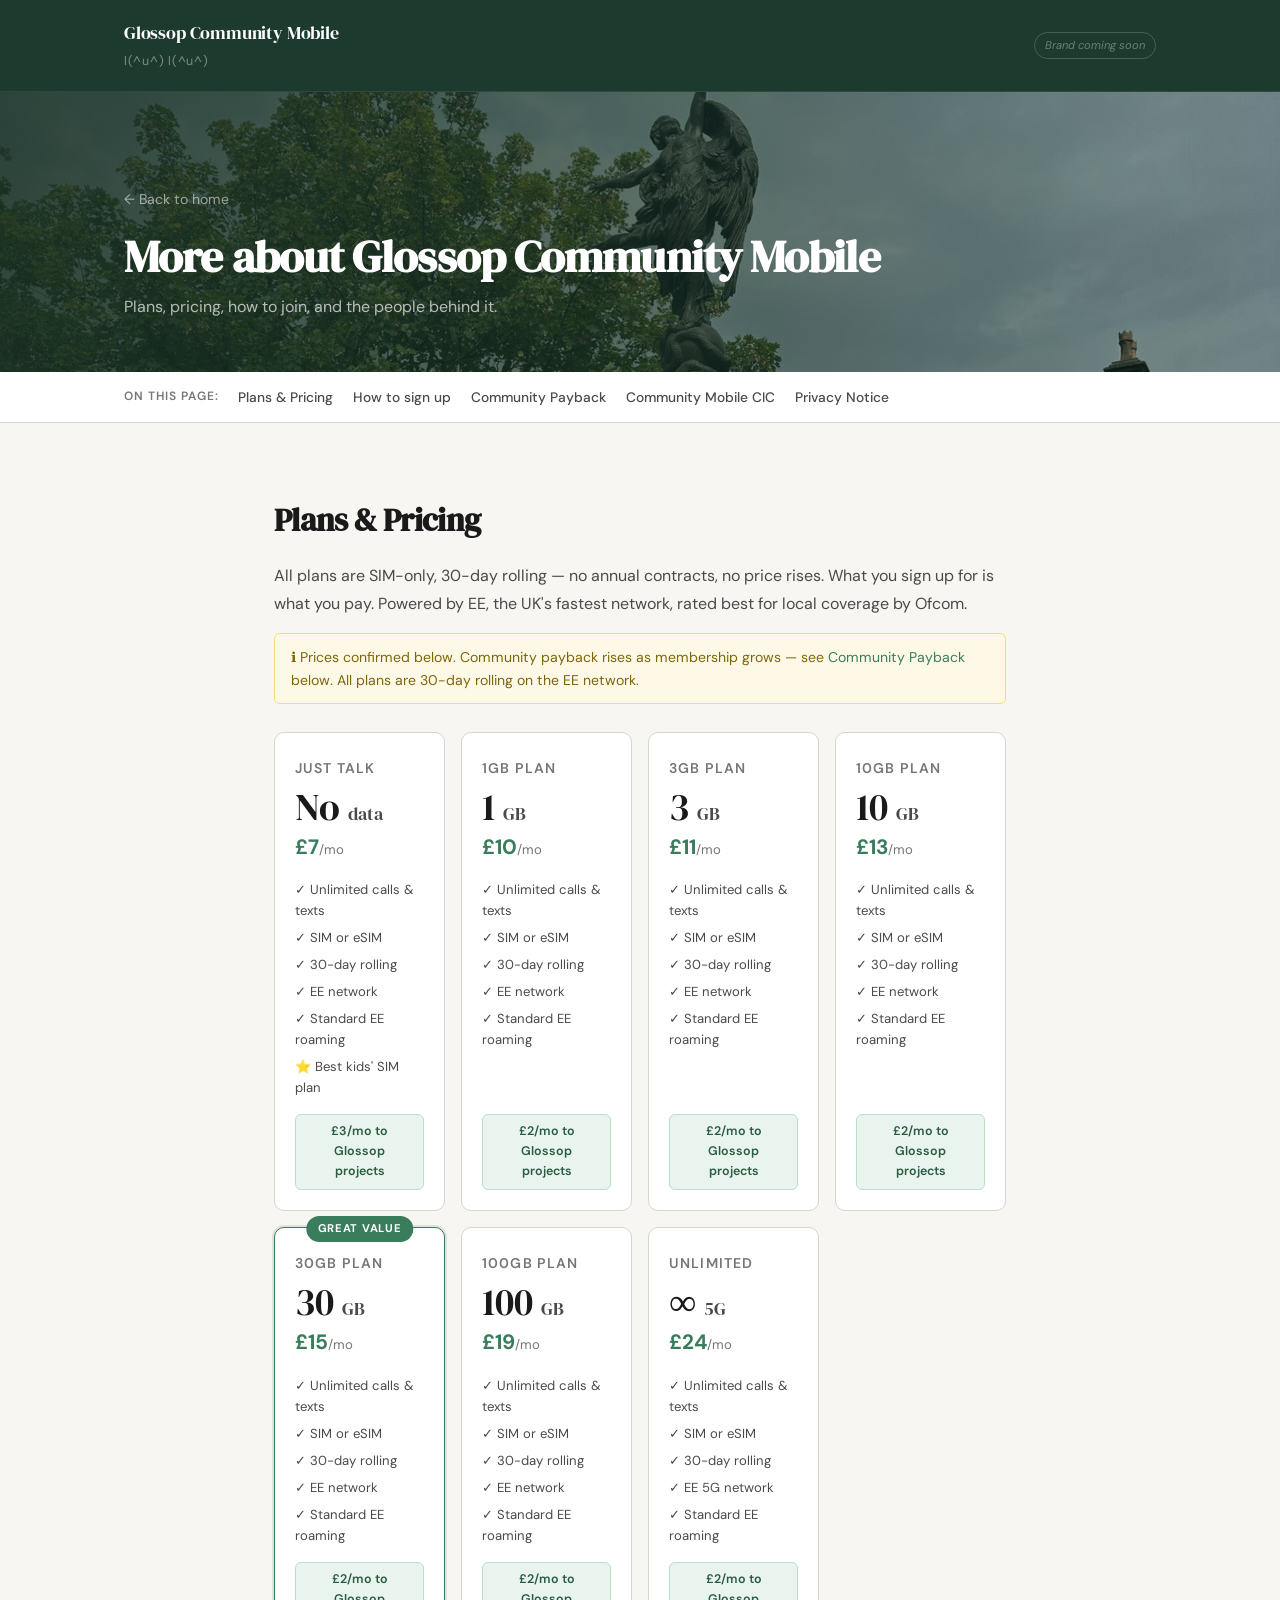
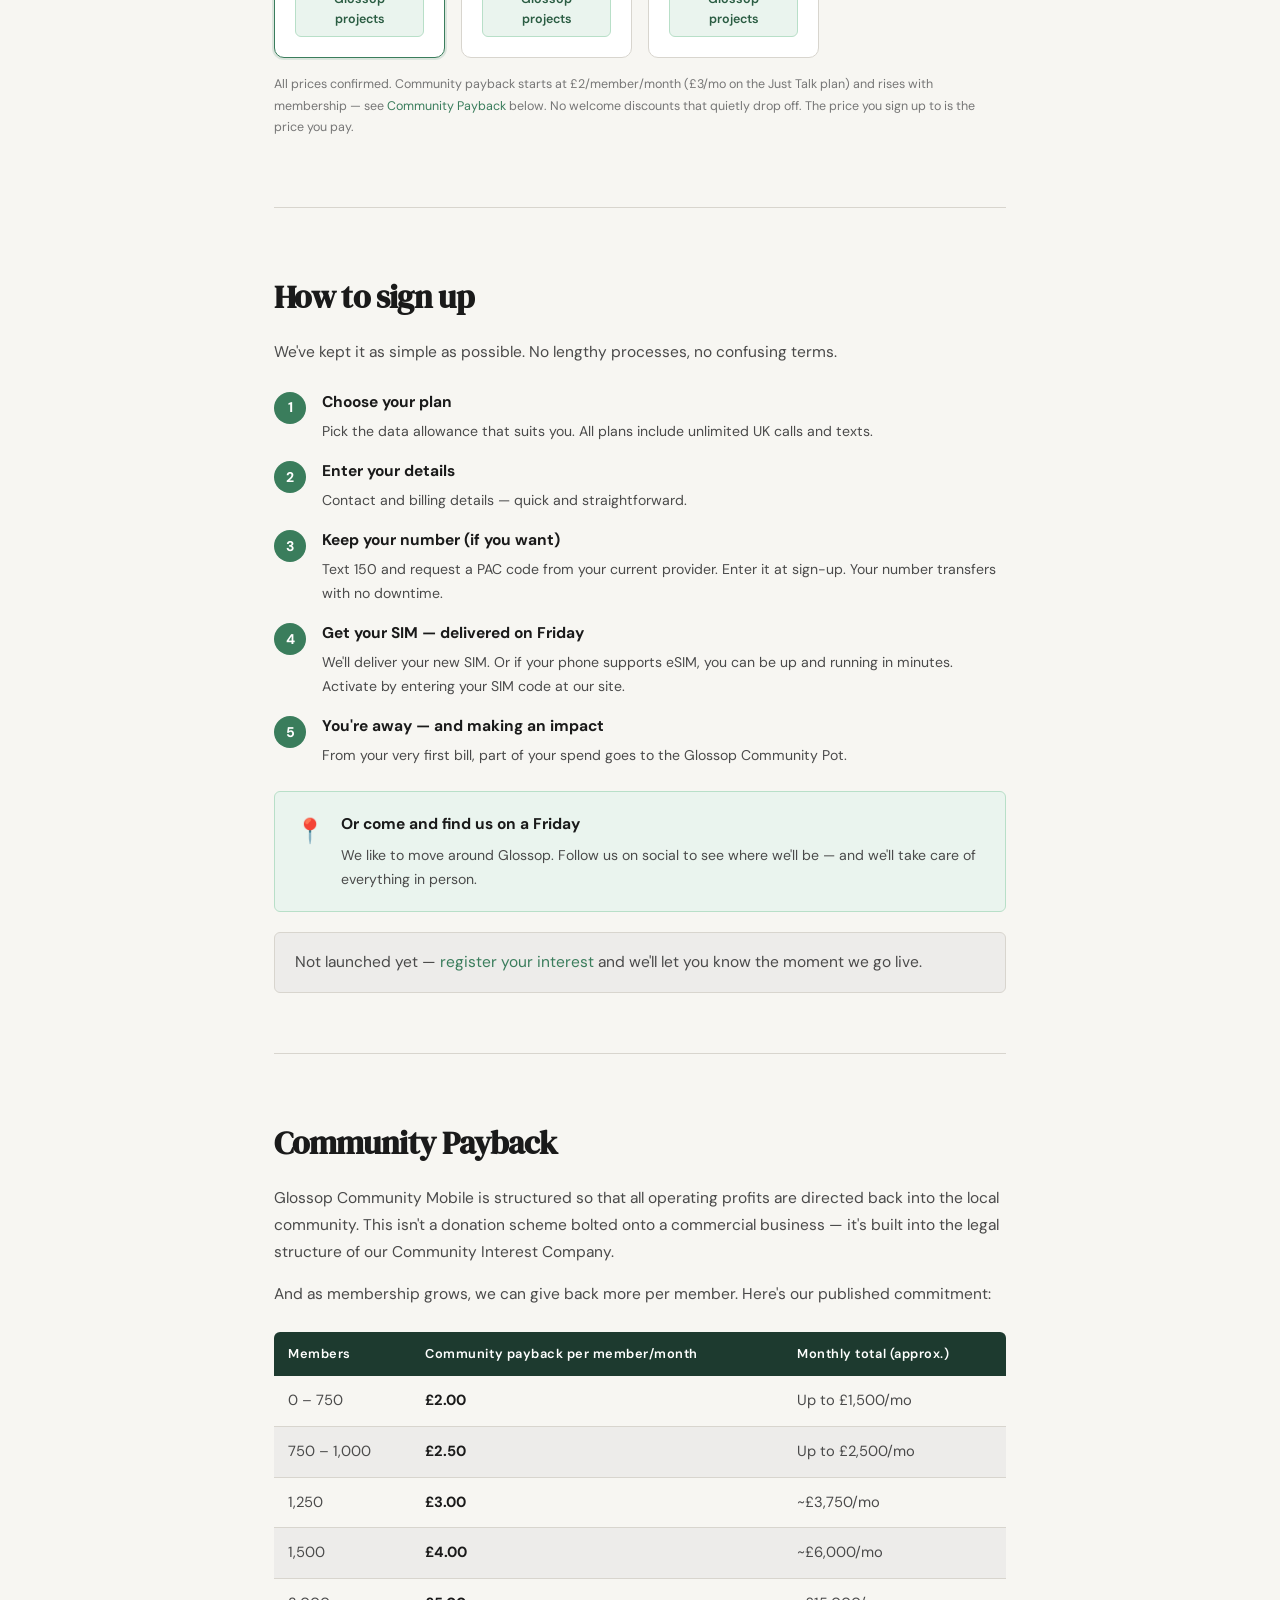
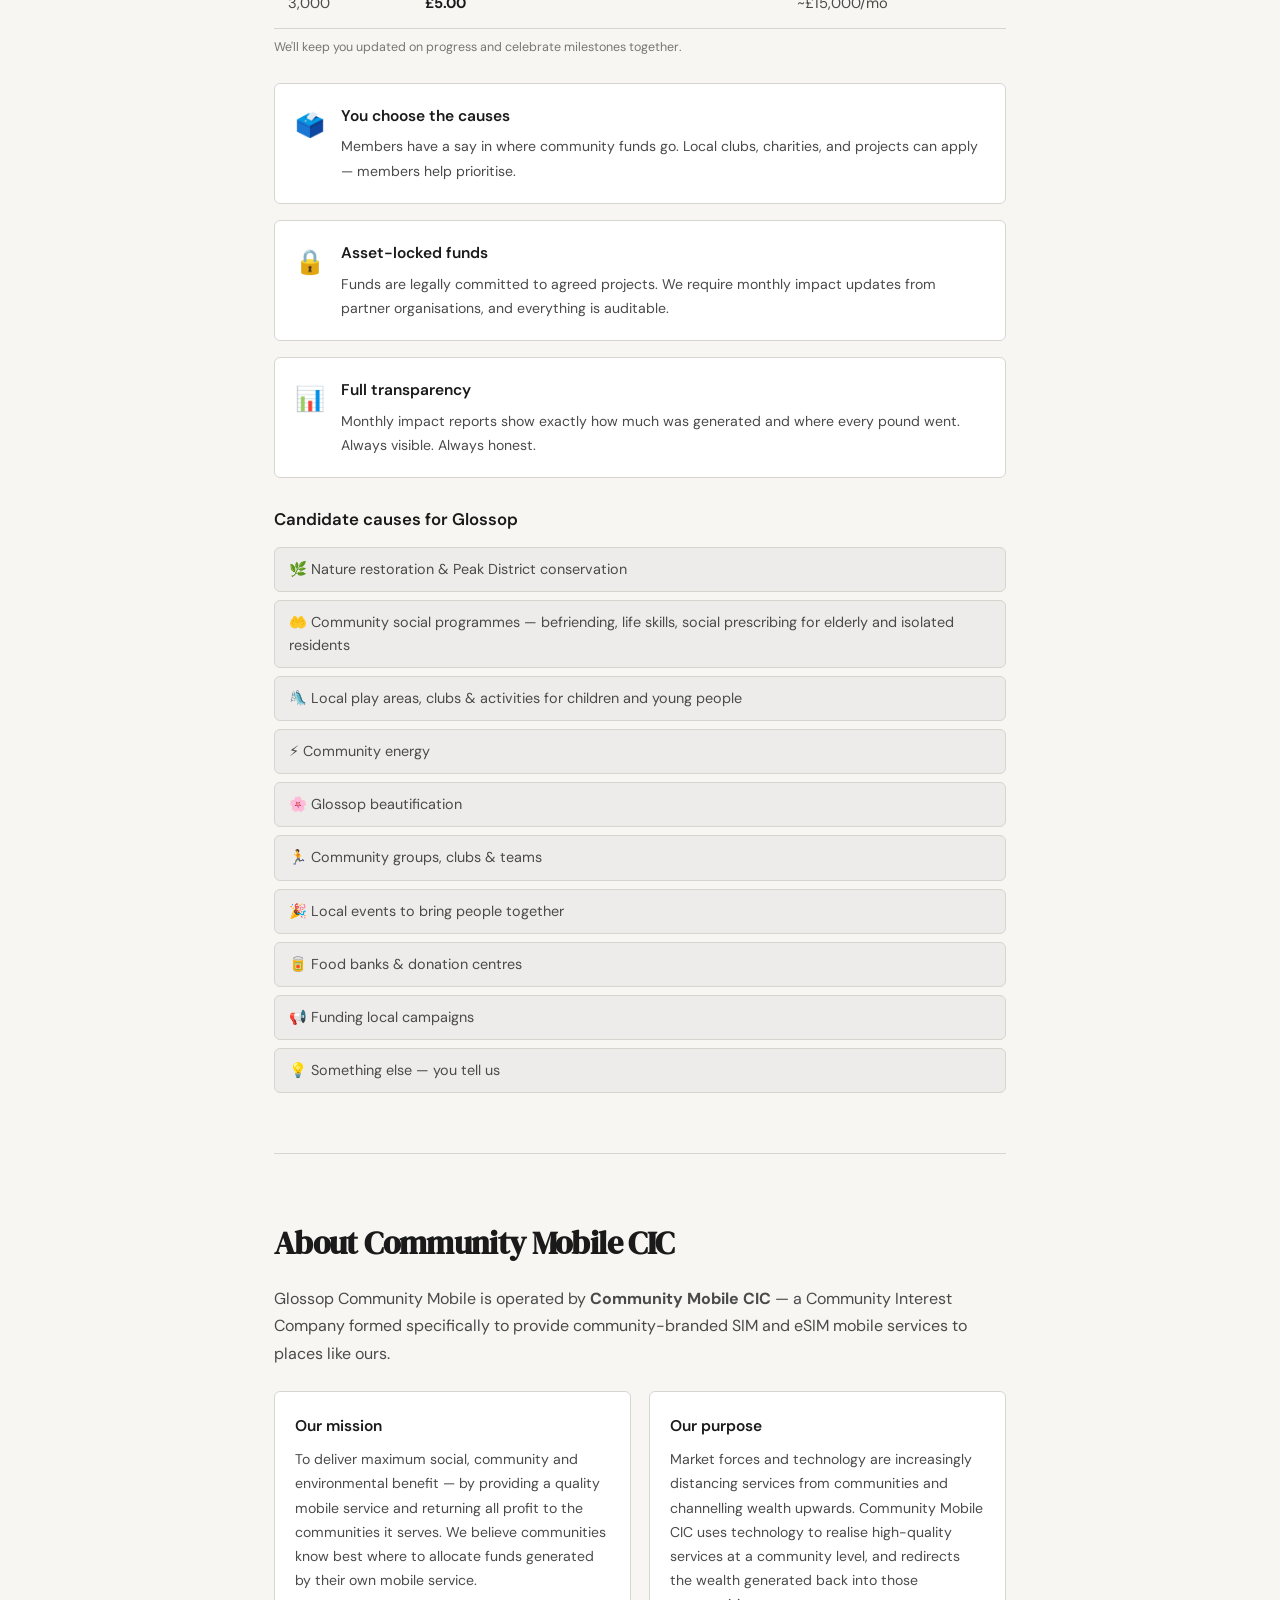
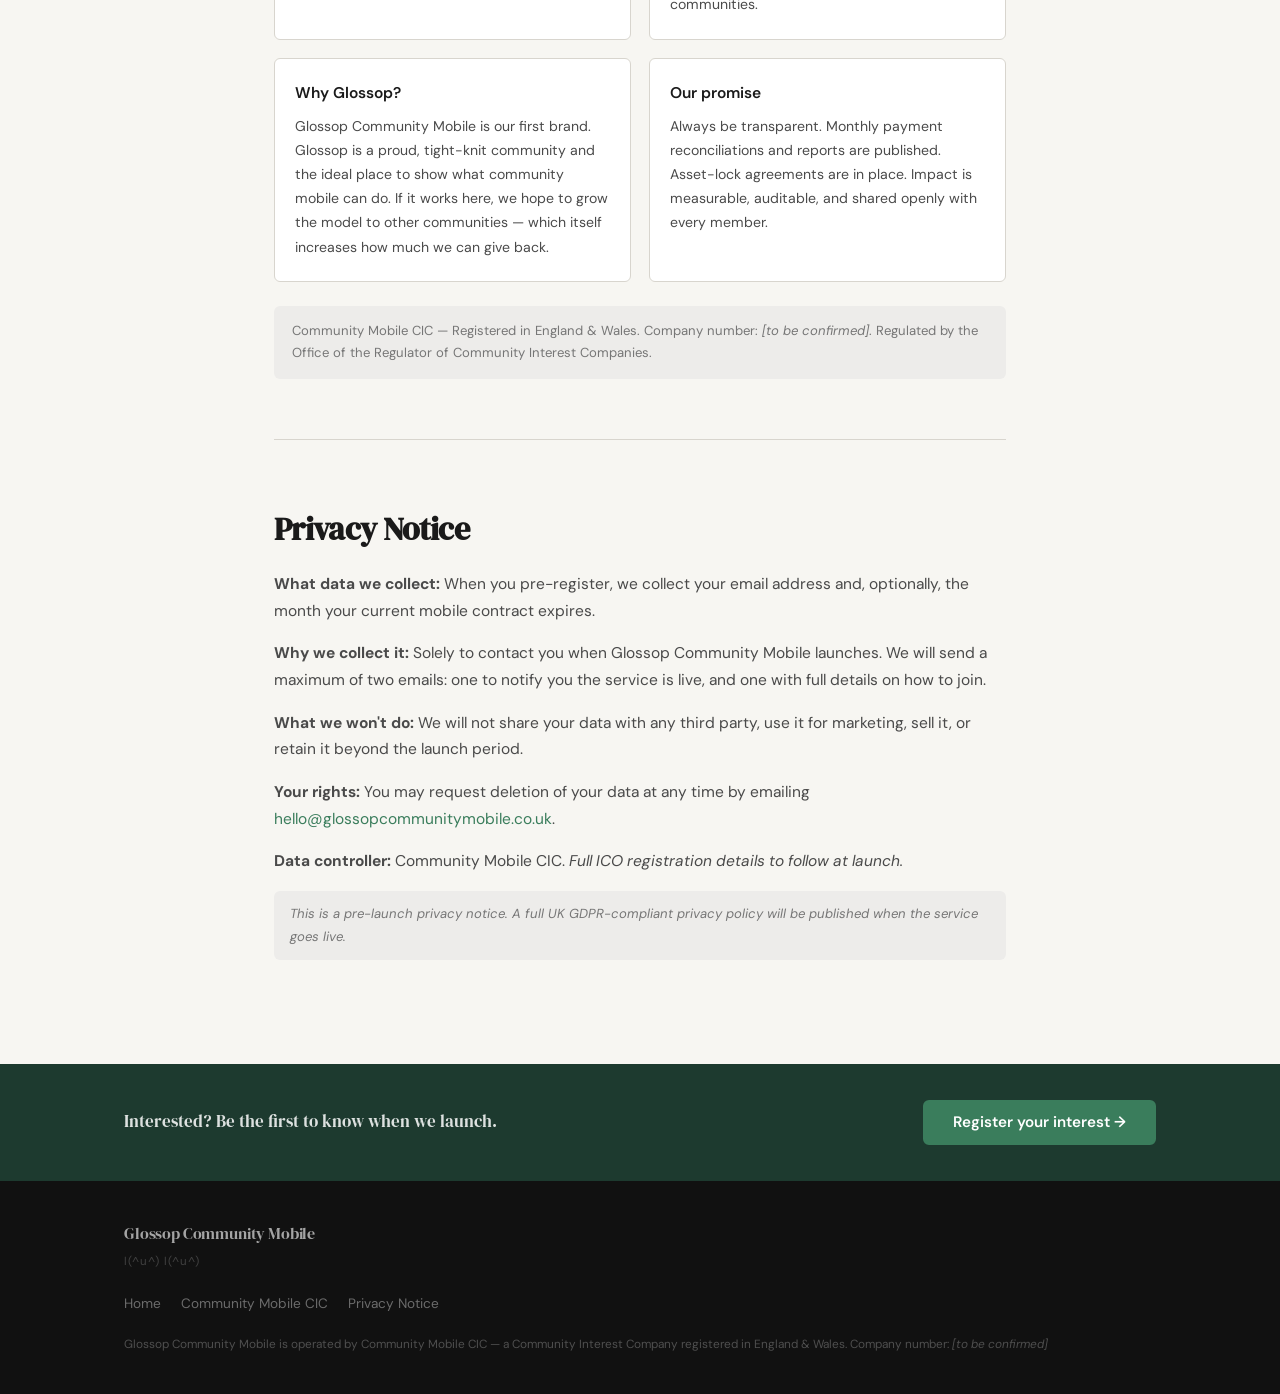
==== details.html @ f5764e32 "Initial commit — pre-registration site" ====
<!DOCTYPE html>
<html lang="en">
<head>
  <meta charset="UTF-8" />
  <meta name="viewport" content="width=device-width, initial-scale=1.0" />
  <title>More Details — Glossop Community Mobile</title>
  <link rel="stylesheet" href="style.css" />
  <link rel="preconnect" href="https://fonts.googleapis.com" />
  <link href="https://fonts.googleapis.com/css2?family=DM+Serif+Display:ital@0;1&family=DM+Sans:opsz,wght@9..40,300;9..40,400;9..40,500;9..40,600&display=swap" rel="stylesheet" />
</head>
<body>

  <!-- ── HEADER ── -->
  <header class="site-header">
    <div class="container header-inner">
      <div class="logo">
        <a href="index.html" class="logo-link">
          <span class="logo-name">Glossop Community Mobile</span>
          <span class="logo-mark">l(^u^) l(^u^)</span>
        </a>
      </div>
      <span class="brand-badge">Brand coming soon</span>
    </div>
  </header>

  <!-- ── PAGE HERO ── -->
  <section class="details-hero">
    <div class="details-hero-img" style="background-image:url('images/glossop-town-square.jpg')" aria-hidden="true"></div>
    <div class="details-hero-overlay" aria-hidden="true"></div>
    <div class="container details-hero-content">
      <a href="index.html" class="back-link">← Back to home</a>
      <h1>More about<br class="hero-break"/> Glossop Community Mobile</h1>
      <p class="details-intro">Plans, pricing, how to join, and the people behind it.</p>
    </div>
  </section>

  <!-- ── CONTENTS NAV ── -->
  <nav class="contents-nav">
    <div class="container">
      <span class="contents-label">On this page:</span>
      <a href="#plans">Plans &amp; Pricing</a>
      <a href="#how-it-works">How to sign up</a>
      <a href="#community-payback">Community Payback</a>
      <a href="#cic">Community Mobile CIC</a>
      <a href="#privacy">Privacy Notice</a>
    </div>
  </nav>

  <main class="details-main">
    <div class="container details-container">

      <!-- ── PLANS ── -->
      <section class="detail-section" id="plans">
        <h2>Plans &amp; Pricing</h2>
        <p class="section-intro">All plans are SIM-only, 30-day rolling — no annual contracts, no price rises. What you sign up for is what you pay. Powered by EE, the UK's fastest network, rated best for local coverage by Ofcom.</p>

        <div class="pricing-placeholder-banner">
          ℹ️ Prices confirmed below. Community payback rises as membership grows — see <a href="#community-payback">Community Payback</a> below. All plans are 30-day rolling on the EE network.
        </div>

        <!-- Pricing cards — source: Product Sheet -->
        <div class="plan-cards">

          <div class="plan-card">
            <div class="plan-name">Just Talk</div>
            <div class="plan-data">No <span>data</span></div>
            <div class="plan-price">£7<span>/mo</span></div>
            <ul class="plan-features">
              <li>✓ Unlimited calls &amp; texts</li>
              <li>✓ SIM or eSIM</li>
              <li>✓ 30-day rolling</li>
              <li>✓ EE network</li>
              <li>✓ Standard EE roaming</li>
              <li>⭐ Best kids' SIM plan</li>
            </ul>
            <div class="plan-payback">£3/mo to Glossop projects</div>
          </div>

          <div class="plan-card">
            <div class="plan-name">1GB Plan</div>
            <div class="plan-data">1 <span>GB</span></div>
            <div class="plan-price">£10<span>/mo</span></div>
            <ul class="plan-features">
              <li>✓ Unlimited calls &amp; texts</li>
              <li>✓ SIM or eSIM</li>
              <li>✓ 30-day rolling</li>
              <li>✓ EE network</li>
              <li>✓ Standard EE roaming</li>
            </ul>
            <div class="plan-payback">£2/mo to Glossop projects</div>
          </div>

          <div class="plan-card">
            <div class="plan-name">3GB Plan</div>
            <div class="plan-data">3 <span>GB</span></div>
            <div class="plan-price">£11<span>/mo</span></div>
            <ul class="plan-features">
              <li>✓ Unlimited calls &amp; texts</li>
              <li>✓ SIM or eSIM</li>
              <li>✓ 30-day rolling</li>
              <li>✓ EE network</li>
              <li>✓ Standard EE roaming</li>
            </ul>
            <div class="plan-payback">£2/mo to Glossop projects</div>
          </div>

          <div class="plan-card">
            <div class="plan-name">10GB Plan</div>
            <div class="plan-data">10 <span>GB</span></div>
            <div class="plan-price">£13<span>/mo</span></div>
            <ul class="plan-features">
              <li>✓ Unlimited calls &amp; texts</li>
              <li>✓ SIM or eSIM</li>
              <li>✓ 30-day rolling</li>
              <li>✓ EE network</li>
              <li>✓ Standard EE roaming</li>
            </ul>
            <div class="plan-payback">£2/mo to Glossop projects</div>
          </div>

          <div class="plan-card plan-card--featured">
            <div class="plan-badge">Great value</div>
            <div class="plan-name">30GB Plan</div>
            <div class="plan-data">30 <span>GB</span></div>
            <div class="plan-price">£15<span>/mo</span></div>
            <ul class="plan-features">
              <li>✓ Unlimited calls &amp; texts</li>
              <li>✓ SIM or eSIM</li>
              <li>✓ 30-day rolling</li>
              <li>✓ EE network</li>
              <li>✓ Standard EE roaming</li>
            </ul>
            <div class="plan-payback">£2/mo to Glossop projects</div>
          </div>

          <div class="plan-card">
            <div class="plan-name">100GB Plan</div>
            <div class="plan-data">100 <span>GB</span></div>
            <div class="plan-price">£19<span>/mo</span></div>
            <ul class="plan-features">
              <li>✓ Unlimited calls &amp; texts</li>
              <li>✓ SIM or eSIM</li>
              <li>✓ 30-day rolling</li>
              <li>✓ EE network</li>
              <li>✓ Standard EE roaming</li>
            </ul>
            <div class="plan-payback">£2/mo to Glossop projects</div>
          </div>

          <div class="plan-card">
            <div class="plan-name">Unlimited</div>
            <div class="plan-data">∞ <span>5G</span></div>
            <div class="plan-price">£24<span>/mo</span></div>
            <ul class="plan-features">
              <li>✓ Unlimited calls &amp; texts</li>
              <li>✓ SIM or eSIM</li>
              <li>✓ 30-day rolling</li>
              <li>✓ EE 5G network</li>
              <li>✓ Standard EE roaming</li>
            </ul>
            <div class="plan-payback">£2/mo to Glossop projects</div>
          </div>

        </div>

        <p class="table-note">All prices confirmed. Community payback starts at £2/member/month (£3/mo on the Just Talk plan) and rises with membership — see <a href="#community-payback">Community Payback</a> below. No welcome discounts that quietly drop off. The price you sign up to is the price you pay.</p>
      </section>

      <hr class="section-divider" />

      <!-- ── HOW TO SIGN UP ── -->
      <section class="detail-section" id="how-it-works">
        <h2>How to sign up</h2>
        <p>We've kept it as simple as possible. No lengthy processes, no confusing terms.</p>

        <ol class="steps-list">
          <li>
            <span class="step-num">1</span>
            <div>
              <strong>Choose your plan</strong>
              <p>Pick the data allowance that suits you. All plans include unlimited UK calls and texts.</p>
            </div>
          </li>
          <li>
            <span class="step-num">2</span>
            <div>
              <strong>Enter your details</strong>
              <p>Contact and billing details — quick and straightforward.</p>
            </div>
          </li>
          <li>
            <span class="step-num">3</span>
            <div>
              <strong>Keep your number (if you want)</strong>
              <p>Text 150 and request a PAC code from your current provider. Enter it at sign-up. Your number transfers with no downtime.</p>
            </div>
          </li>
          <li>
            <span class="step-num">4</span>
            <div>
              <strong>Get your SIM — delivered on Friday</strong>
              <p>We'll deliver your new SIM. Or if your phone supports eSIM, you can be up and running in minutes. Activate by entering your SIM code at our site.</p>
            </div>
          </li>
          <li>
            <span class="step-num">5</span>
            <div>
              <strong>You're away — and making an impact</strong>
              <p>From your very first bill, part of your spend goes to the Glossop Community Pot.</p>
            </div>
          </li>
        </ol>

        <div class="friday-box">
          <span class="friday-icon">📍</span>
          <div>
            <strong>Or come and find us on a Friday</strong>
            <p>We like to move around Glossop. Follow us on social to see where we'll be — and we'll take care of everything in person.</p>
          </div>
        </div>

        <div class="signup-cta">
          <p>Not launched yet — <a href="index.html#register">register your interest</a> and we'll let you know the moment we go live.</p>
        </div>
      </section>

      <hr class="section-divider" />

      <!-- ── COMMUNITY PAYBACK ── -->
      <section class="detail-section" id="community-payback">
        <h2>Community Payback</h2>
        <p>Glossop Community Mobile is structured so that all operating profits are directed back into the local community. This isn't a donation scheme bolted onto a commercial business — it's built into the legal structure of our Community Interest Company.</p>
        <p>And as membership grows, we can give back more per member. Here's our published commitment:</p>

        <table class="pricing-table payback-table">
          <thead>
            <tr>
              <th>Members</th>
              <th>Community payback per member/month</th>
              <th>Monthly total (approx.)</th>
            </tr>
          </thead>
          <tbody>
            <tr>
              <td>0 – 750</td>
              <td><strong>£2.00</strong></td>
              <td>Up to £1,500/mo</td>
            </tr>
            <tr>
              <td>750 – 1,000</td>
              <td><strong>£2.50</strong></td>
              <td>Up to £2,500/mo</td>
            </tr>
            <tr>
              <td>1,250</td>
              <td><strong>£3.00</strong></td>
              <td>~£3,750/mo</td>
            </tr>
            <tr>
              <td>1,500</td>
              <td><strong>£4.00</strong></td>
              <td>~£6,000/mo</td>
            </tr>
            <tr>
              <td>3,000</td>
              <td><strong>£5.00</strong></td>
              <td>~£15,000/mo</td>
            </tr>
          </tbody>
        </table>
        <p class="table-note">We'll keep you updated on progress and celebrate milestones together.</p>

        <div class="payback-points">
          <div class="payback-point">
            <div class="payback-icon">🗳️</div>
            <div>
              <h3>You choose the causes</h3>
              <p>Members have a say in where community funds go. Local clubs, charities, and projects can apply — members help prioritise.</p>
            </div>
          </div>
          <div class="payback-point">
            <div class="payback-icon">🔒</div>
            <div>
              <h3>Asset-locked funds</h3>
              <p>Funds are legally committed to agreed projects. We require monthly impact updates from partner organisations, and everything is auditable.</p>
            </div>
          </div>
          <div class="payback-point">
            <div class="payback-icon">📊</div>
            <div>
              <h3>Full transparency</h3>
              <p>Monthly impact reports show exactly how much was generated and where every pound went. Always visible. Always honest.</p>
            </div>
          </div>
        </div>

        <h3 class="causes-subhead">Candidate causes for Glossop</h3>
        <ul class="causes-list-detail">
          <li>🌿 Nature restoration &amp; Peak District conservation</li>
          <li>🤲 Community social programmes — befriending, life skills, social prescribing for elderly and isolated residents</li>
          <li>🛝 Local play areas, clubs &amp; activities for children and young people</li>
          <li>⚡ Community energy</li>
          <li>🌸 Glossop beautification</li>
          <li>🏃 Community groups, clubs &amp; teams</li>
          <li>🎉 Local events to bring people together</li>
          <li>🥫 Food banks &amp; donation centres</li>
          <li>📢 Funding local campaigns</li>
          <li>💡 Something else — you tell us</li>
        </ul>
      </section>

      <hr class="section-divider" />

      <!-- ── CIC ── -->
      <section class="detail-section" id="cic">
        <h2>About Community Mobile CIC</h2>
        <p class="section-intro">Glossop Community Mobile is operated by <strong>Community Mobile CIC</strong> — a Community Interest Company formed specifically to provide community-branded SIM and eSIM mobile services to places like ours.</p>

        <div class="cic-blocks">
          <div class="cic-block">
            <h3>Our mission</h3>
            <p>To deliver maximum social, community and environmental benefit — by providing a quality mobile service and returning all profit to the communities it serves. We believe communities know best where to allocate funds generated by their own mobile service.</p>
          </div>
          <div class="cic-block">
            <h3>Our purpose</h3>
            <p>Market forces and technology are increasingly distancing services from communities and channelling wealth upwards. Community Mobile CIC uses technology to realise high-quality services at a community level, and redirects the wealth generated back into those communities.</p>
          </div>
          <div class="cic-block">
            <h3>Why Glossop?</h3>
            <p>Glossop Community Mobile is our first brand. Glossop is a proud, tight-knit community and the ideal place to show what community mobile can do. If it works here, we hope to grow the model to other communities — which itself increases how much we can give back.</p>
          </div>
          <div class="cic-block">
            <h3>Our promise</h3>
            <p>Always be transparent. Monthly payment reconciliations and reports are published. Asset-lock agreements are in place. Impact is measurable, auditable, and shared openly with every member.</p>
          </div>
        </div>

        <div class="cic-reg">
          <p>Community Mobile CIC — Registered in England &amp; Wales. Company number: <em>[to be confirmed]</em>. Regulated by the Office of the Regulator of Community Interest Companies.</p>
        </div>
      </section>

      <hr class="section-divider" />

      <!-- ── PRIVACY ── -->
      <section class="detail-section" id="privacy">
        <h2>Privacy Notice</h2>
        <p><strong>What data we collect:</strong> When you pre-register, we collect your email address and, optionally, the month your current mobile contract expires.</p>
        <p><strong>Why we collect it:</strong> Solely to contact you when Glossop Community Mobile launches. We will send a maximum of two emails: one to notify you the service is live, and one with full details on how to join.</p>
        <p><strong>What we won't do:</strong> We will not share your data with any third party, use it for marketing, sell it, or retain it beyond the launch period.</p>
        <p><strong>Your rights:</strong> You may request deletion of your data at any time by emailing <a href="mailto:hello@glossopcommunitymobile.co.uk">hello@glossopcommunitymobile.co.uk</a>.</p>
        <p><strong>Data controller:</strong> Community Mobile CIC. <em>Full ICO registration details to follow at launch.</em></p>
        <p class="privacy-note">This is a pre-launch privacy notice. A full UK GDPR-compliant privacy policy will be published when the service goes live.</p>
      </section>

    </div>
  </main>

  <!-- ── CTA STRIP ── -->
  <section class="cta-strip">
    <div class="container cta-strip-inner">
      <p>Interested? Be the first to know when we launch.</p>
      <a href="index.html#register" class="btn btn-primary">Register your interest →</a>
    </div>
  </section>

  <!-- ── FOOTER ── -->
  <footer class="site-footer">
    <div class="container footer-inner">
      <div class="footer-logo">
        <span class="logo-name">Glossop Community Mobile</span>
        <span class="logo-mark">l(^u^) l(^u^)</span>
      </div>
      <nav class="footer-nav">
        <a href="index.html">Home</a>
        <a href="#cic">Community Mobile CIC</a>
        <a href="#privacy">Privacy Notice</a>
      </nav>
      <p class="footer-legal">Glossop Community Mobile is operated by Community Mobile CIC — a Community Interest Company registered in England &amp; Wales. Company number: <em>[to be confirmed]</em></p>
    </div>
  </footer>

  <script src="script.js"></script>
</body>
</html>
---- style.css ----
/* =============================================
   GLOSSOP COMMUNITY MOBILE — Stylesheet
   Civic green palette. Brand update-ready.
   All colours in :root for easy swap.
   ============================================= */

:root {
  --bg:           #F7F6F2;
  --bg-alt:       #EDECEA;
  --surface:      #FFFFFF;
  --hero-bg:      #1D3A2F;
  --accent:       #3A7D5C;
  --accent-dark:  #2A5C42;
  --accent-light: #EAF4EE;
  --survey-bg:    #2C4A6E;
  --impact-bg:    #162E22;
  --text:         #1A1A1A;
  --text-mid:     #4A4A4A;
  --text-light:   #767676;
  --border:       #D8D5CE;
  --error:        #C0392B;
  --error-bg:     #FDEDEC;
  --success:      #1D6A45;
  --success-bg:   #EAF4EE;
  --radius:       10px;
  --radius-sm:    6px;
  --shadow:       0 2px 12px rgba(0,0,0,0.08);
  --shadow-lg:    0 6px 32px rgba(0,0,0,0.12);
  --font-display: 'DM Serif Display', Georgia, serif;
  --font-body:    'DM Sans', system-ui, sans-serif;
  --max-w:        1080px;
  --t:            0.2s ease;
}

*, *::before, *::after { box-sizing: border-box; margin: 0; padding: 0; }
html { scroll-behavior: smooth; }
body {
  font-family: var(--font-body);
  background: var(--bg);
  color: var(--text);
  line-height: 1.6;
  font-size: 16px;
}
img { max-width: 100%; display: block; }
a { color: var(--accent); text-decoration: none; }
a:hover { text-decoration: underline; }

.container {
  max-width: var(--max-w);
  margin: 0 auto;
  padding: 0 24px;
}

/* ── Buttons ── */
.btn {
  display: inline-block;
  padding: 13px 28px;
  border-radius: var(--radius-sm);
  font-family: var(--font-body);
  font-size: 0.95rem;
  font-weight: 600;
  cursor: pointer;
  transition: all var(--t);
  border: 2px solid transparent;
  text-decoration: none;
  line-height: 1;
}
.btn-primary { background: var(--accent); color: #fff; border-color: var(--accent); }
.btn-primary:hover { background: var(--accent-dark); border-color: var(--accent-dark); text-decoration: none; }
.btn-ghost { background: transparent; color: #fff; border-color: rgba(255,255,255,0.5); }
.btn-ghost:hover { background: rgba(255,255,255,0.12); text-decoration: none; }
.btn-outline { background: transparent; color: var(--accent); border-color: var(--accent); }
.btn-outline:hover { background: var(--accent-light); text-decoration: none; }
.btn-survey { background: #fff; color: var(--survey-bg); border-color: #fff; font-weight: 700; }
.btn-survey:hover { background: #EDF2FA; text-decoration: none; }
.btn-submit { width: 100%; padding: 16px; font-size: 1rem; margin-top: 8px; }
.btn:disabled { opacity: 0.65; cursor: not-allowed; }

/* ── HEADER ── */
.site-header {
  background: var(--hero-bg);
  padding: 18px 0;
  position: sticky;
  top: 0;
  z-index: 100;
  border-bottom: 1px solid rgba(255,255,255,0.07);
}
.header-inner { display: flex; align-items: center; justify-content: space-between; gap: 16px; }
.logo { display: flex; flex-direction: column; gap: 2px; }
.logo-link { text-decoration: none; }
.logo-name {
  font-family: var(--font-display);
  font-size: 1.15rem;
  color: #fff;
  letter-spacing: -0.01em;
  display: block;
}
.logo-mark { font-size: 0.78rem; color: rgba(255,255,255,0.42); letter-spacing: 0.06em; }
.brand-badge {
  font-size: 0.7rem;
  color: rgba(255,255,255,0.35);
  border: 1px solid rgba(255,255,255,0.18);
  border-radius: 20px;
  padding: 4px 10px;
  white-space: nowrap;
  font-style: italic;
  flex-shrink: 0;
}

/* ── HERO with slideshow ── */
.hero {
  position: relative;
  overflow: hidden;
  min-height: 540px;
  display: flex;
  flex-direction: column;
}

/* Slideshow layers */
.hero-slides {
  position: absolute;
  inset: 0;
  z-index: 0;
}
.hero-slide {
  position: absolute;
  inset: 0;
  background-size: cover;
  background-position: center;
  opacity: 0;
  transition: opacity 1.2s ease-in-out;
}
.hero-slide.active { opacity: 1; }

/* Dark overlay so text stays readable over any photo */
.hero-overlay {
  position: absolute;
  inset: 0;
  z-index: 1;
  background: linear-gradient(
    100deg,
    rgba(22,46,34,0.82) 0%,
    rgba(22,46,34,0.62) 55%,
    rgba(22,46,34,0.35) 100%
  );
}

/* Phone transparency – right-side decorative element */
.hero-phone-bg {
  position: absolute;
  right: -20px;
  bottom: 30px;
  width: 340px;
  height: 340px;
  background: url('images/phones-crowd.png') no-repeat center bottom / contain;
  opacity: 0.12;
  z-index: 2;
  pointer-events: none;
}

.hero-inner {
  position: relative;
  z-index: 3;
  max-width: 660px;
  padding: 80px 0 80px;
  flex: 1;
}
.hero-tag {
  display: inline-block;
  font-size: 0.76rem;
  font-weight: 600;
  letter-spacing: 0.1em;
  text-transform: uppercase;
  color: #8FD5AE;
  background: rgba(58,125,92,0.18);
  border: 1px solid rgba(58,125,92,0.38);
  border-radius: 20px;
  padding: 5px 14px;
  margin-bottom: 24px;
}
.hero-headline {
  font-family: var(--font-display);
  font-size: clamp(2.6rem, 5.5vw, 4.2rem);
  color: #fff;
  line-height: 1.06;
  letter-spacing: -0.02em;
  margin-bottom: 20px;
}
.hero-sub {
  font-size: 1.08rem;
  color: rgba(255,255,255,0.76);
  margin-bottom: 32px;
  max-width: 500px;
  line-height: 1.68;
}
.hero-actions { display: flex; gap: 12px; flex-wrap: wrap; margin-bottom: 24px; }
.hero-footnote {
  font-size: 0.76rem;
  color: rgba(255,255,255,0.35);
  line-height: 1.5;
  max-width: 420px;
}
.hero-wave { position: relative; z-index: 3; line-height: 0; }
.hero-wave svg { width: 100%; height: 56px; }

/* ── BENEFITS ── */
.benefits {
  background: var(--bg);
  padding: 80px 0 60px;
  position: relative;
}
.section-title {
  font-family: var(--font-display);
  font-size: clamp(1.6rem, 3vw, 2.2rem);
  letter-spacing: -0.02em;
  margin-bottom: 12px;
}
.benefits-intro {
  font-size: 1.05rem;
  color: var(--accent-dark);
  font-weight: 500;
  margin-bottom: 32px;
  font-style: italic;
}
.benefits-grid {
  display: grid;
  grid-template-columns: repeat(auto-fit, minmax(220px, 1fr));
  gap: 22px;
  margin-bottom: 48px;
}
.benefit-card {
  background: var(--surface);
  border: 1px solid var(--border);
  border-radius: var(--radius);
  padding: 28px 24px;
  transition: box-shadow var(--t), transform var(--t);
  position: relative;
  overflow: hidden;
}
.benefit-card:hover { box-shadow: var(--shadow); transform: translateY(-2px); }
.benefit-icon { font-size: 2rem; margin-bottom: 14px; }
.benefit-card h3 { font-family: var(--font-display); font-size: 1.12rem; margin-bottom: 10px; }
.benefit-card p { font-size: 0.9rem; color: var(--text-mid); line-height: 1.62; }
.details-link-row { text-align: center; padding-top: 20px; }

/* ── IMPACT TIERS ── */
.impact-section {
  background: var(--impact-bg);
  padding: 72px 0;
  position: relative;
  overflow: hidden;
}
/* Signal graphic as background decoration */
.impact-section::after {
  content: '';
  position: absolute;
  right: -40px;
  top: 50%;
  transform: translateY(-50%);
  width: 380px;
  height: 240px;
  background: url('images/signal.png') no-repeat center / contain;
  opacity: 0.07;
  pointer-events: none;
}
.impact-inner {
  display: grid;
  grid-template-columns: 1fr 1fr;
  gap: 60px;
  align-items: start;
  position: relative;
  z-index: 1;
}
.impact-text h2 {
  font-family: var(--font-display);
  font-size: clamp(1.5rem, 2.8vw, 2rem);
  color: #fff;
  letter-spacing: -0.02em;
  margin-bottom: 16px;
  line-height: 1.2;
}
.impact-text p { color: rgba(255,255,255,0.62); font-size: 0.95rem; line-height: 1.7; margin-bottom: 14px; }
.impact-example {
  background: rgba(58,125,92,0.2);
  border: 1px solid rgba(58,125,92,0.38);
  border-radius: var(--radius-sm);
  padding: 14px 18px;
  font-size: 0.88rem !important;
  color: #B0E0C4 !important;
}
.impact-example strong { color: #fff; }
.impact-tiers { display: flex; flex-direction: column; gap: 8px; }
.tier {
  display: flex;
  justify-content: space-between;
  align-items: center;
  background: rgba(255,255,255,0.06);
  border: 1px solid rgba(255,255,255,0.1);
  border-radius: var(--radius-sm);
  padding: 14px 18px;
  transition: background var(--t);
}
.tier:hover { background: rgba(255,255,255,0.1); }
.tier-top { background: rgba(58,125,92,0.25); border-color: rgba(58,125,92,0.45); }
.tier-members { font-size: 0.88rem; color: rgba(255,255,255,0.58); }
.tier-amount { font-family: var(--font-display); font-size: 1.4rem; color: #8FD5AE; }
.tier-amount span { font-size: 0.72rem; color: rgba(255,255,255,0.42); font-family: var(--font-body); margin-left: 2px; }
.tier-top .tier-amount { color: #fff; }

/* ── CAUSES ── */
.causes-section { background: var(--bg-alt); padding: 72px 0; }
.causes-intro { color: var(--text-mid); margin-bottom: 28px; font-size: 0.97rem; }
.causes-list {
  list-style: none;
  display: grid;
  grid-template-columns: repeat(auto-fit, minmax(280px, 1fr));
  gap: 10px;
  margin-bottom: 28px;
}
.causes-list li {
  background: var(--surface);
  border: 1px solid var(--border);
  border-radius: var(--radius-sm);
  padding: 12px 16px;
  font-size: 0.92rem;
  color: var(--text-mid);
}
.causes-note {
  font-size: 0.85rem;
  color: var(--text-light);
  border-left: 3px solid var(--accent);
  padding-left: 16px;
  line-height: 1.6;
}

/* ── SURVEY ── */
.survey-section { background: var(--bg); padding: 60px 0; }
.survey-card {
  background: var(--survey-bg);
  color: #fff;
  border-radius: var(--radius);
  padding: 52px 48px;
  max-width: 680px;
  margin: 0 auto;
  text-align: center;
  box-shadow: var(--shadow-lg);
}
.survey-badge {
  display: inline-block;
  font-size: 0.74rem; font-weight: 700;
  letter-spacing: 0.12em; text-transform: uppercase;
  color: #7FB3E8;
  background: rgba(127,179,232,0.15);
  border: 1px solid rgba(127,179,232,0.3);
  border-radius: 20px; padding: 5px 14px; margin-bottom: 20px;
}
.survey-card h2 {
  font-family: var(--font-display);
  font-size: clamp(1.4rem, 3vw, 1.9rem);
  color: #fff; line-height: 1.25; margin-bottom: 16px;
}
.survey-card p {
  color: rgba(255,255,255,0.72); font-size: 0.97rem;
  margin-bottom: 28px; max-width: 480px;
  margin-left: auto; margin-right: auto; line-height: 1.65;
}
.survey-note { font-size: 0.76rem; color: rgba(255,255,255,0.38); margin-top: 14px; margin-bottom: 0 !important; }

/* ── REGISTRATION ── */
.register-section {
  background: var(--bg-alt);
  padding: 80px 0;
  position: relative;
  overflow: hidden;
}
/* Phone-hands decoration bottom-right of form section */
.register-phone-bg {
  position: absolute;
  right: 0;
  bottom: 0;
  width: 320px;
  height: 400px;
  background: url('images/phone-hands.png') no-repeat bottom right / contain;
  opacity: 0.09;
  pointer-events: none;
}
.form-wrap { max-width: 520px; margin: 0 auto; position: relative; z-index: 1; }
.form-header { margin-bottom: 36px; }
.form-header h2 {
  font-family: var(--font-display);
  font-size: clamp(1.6rem, 3vw, 2rem);
  letter-spacing: -0.02em; margin-bottom: 10px;
}
.form-header p { color: var(--text-mid); font-size: 0.95rem; line-height: 1.6; }

.field-group { margin-bottom: 22px; }
.field-group label { display: block; font-size: 0.88rem; font-weight: 600; margin-bottom: 6px; }
.required { color: var(--error); }
.optional-label { font-weight: 400; color: var(--text-light); font-size: 0.8rem; }
.field-hint { font-size: 0.78rem; color: var(--text-light); margin-bottom: 8px; margin-top: -2px; }
input[type="email"], select {
  width: 100%; padding: 12px 14px;
  border: 1.5px solid var(--border);
  border-radius: var(--radius-sm);
  font-family: var(--font-body); font-size: 0.97rem;
  background: var(--surface); color: var(--text);
  transition: border-color var(--t), box-shadow var(--t);
  appearance: none;
}
input[type="email"]:focus, select:focus {
  outline: none;
  border-color: var(--accent);
  box-shadow: 0 0 0 3px rgba(58,125,92,0.12);
}
input[type="email"].invalid {
  border-color: var(--error);
  box-shadow: 0 0 0 3px rgba(192,57,43,0.1);
}
.field-error { display: block; font-size: 0.78rem; color: var(--error); margin-top: 5px; min-height: 18px; }
select {
  background-image: url("data:image/svg+xml,%3Csvg xmlns='http://www.w3.org/2000/svg' width='12' height='8' viewBox='0 0 12 8'%3E%3Cpath d='M1 1l5 5 5-5' stroke='%23767676' stroke-width='1.5' fill='none' stroke-linecap='round'/%3E%3C/svg%3E");
  background-repeat: no-repeat; background-position: right 14px center; padding-right: 38px;
}
.optional-field {
  background: var(--bg); border: 1px solid var(--border);
  border-radius: var(--radius-sm); padding: 16px 18px;
}
.form-success {
  background: var(--success-bg); border: 1px solid #A8D5BB;
  border-radius: var(--radius); padding: 36px 28px; text-align: center;
}
.success-icon {
  width: 52px; height: 52px; background: var(--success); color: #fff;
  border-radius: 50%; display: flex; align-items: center; justify-content: center;
  font-size: 1.4rem; font-weight: 700; margin: 0 auto 18px;
}
.form-success h3 { font-family: var(--font-display); font-size: 1.5rem; color: var(--success); margin-bottom: 10px; }
.form-success p { color: var(--text-mid); }
.form-error-banner {
  background: var(--error-bg); border: 1px solid #F1948A;
  border-radius: var(--radius-sm); padding: 14px 18px;
  font-size: 0.88rem; color: var(--error); margin-bottom: 20px;
}
.small-print {
  font-size: 0.74rem; color: var(--text-light);
  margin-top: 16px; line-height: 1.65;
}
.small-print a { color: var(--text-light); text-decoration: underline; }

/* ── DETAILS PAGE HERO ── */
.details-hero {
  position: relative;
  min-height: 280px;
  display: flex;
  align-items: flex-end;
  overflow: hidden;
}
.details-hero-img {
  position: absolute;
  inset: 0;
  background-size: cover;
  background-position: center 30%;
  z-index: 0;
}
.details-hero-overlay {
  position: absolute;
  inset: 0;
  z-index: 1;
  background: linear-gradient(
    to right,
    rgba(22,46,34,0.88) 0%,
    rgba(22,46,34,0.65) 60%,
    rgba(22,46,34,0.4) 100%
  );
}
.details-hero-content {
  position: relative;
  z-index: 2;
  padding-top: 48px;
  padding-bottom: 52px;
  width: 100%;
}
.back-link {
  display: inline-block;
  color: rgba(255,255,255,0.55);
  font-size: 0.88rem;
  margin-bottom: 20px;
  transition: color var(--t);
}
.back-link:hover { color: #fff; text-decoration: none; }
.details-hero-content h1 {
  font-family: var(--font-display);
  /* fluid: shrinks gracefully on narrow screens */
  font-size: clamp(1.5rem, 4vw, 2.8rem);
  color: #fff;
  letter-spacing: -0.02em;
  margin-bottom: 12px;
  line-height: 1.15;
  /* Allow wrapping before the word "Community" on small screens */
  word-break: break-word;
  hyphens: auto;
}
/* The <br> inside the h1 only fires on small screens */
.hero-break { display: none; }
@media (max-width: 480px) {
  .hero-break { display: block; }
}
.details-intro { color: rgba(255,255,255,0.68); font-size: 1rem; }

/* ── CONTENTS NAV ── */
.contents-nav {
  background: var(--surface);
  border-bottom: 1px solid var(--border);
  padding: 14px 0;
  position: sticky;
  top: 62px;
  z-index: 90;
  overflow-x: auto;
  -webkit-overflow-scrolling: touch;
}
.contents-nav .container {
  display: flex; align-items: center; gap: 20px;
  flex-wrap: nowrap; /* scroll rather than wrap on mobile */
  white-space: nowrap;
}
.contents-label {
  font-size: 0.75rem; font-weight: 600;
  color: var(--text-light); text-transform: uppercase;
  letter-spacing: 0.08em; flex-shrink: 0;
}
.contents-nav a {
  font-size: 0.86rem; color: var(--text-mid);
  font-weight: 500; transition: color var(--t); flex-shrink: 0;
}
.contents-nav a:hover { color: var(--accent); text-decoration: none; }

/* ── DETAILS MAIN ── */
.details-main { padding: 60px 0 80px; }
.details-container { max-width: 780px; }
.detail-section { padding: 12px 0 8px; }
.detail-section h2 {
  font-family: var(--font-display);
  font-size: clamp(1.5rem, 3vw, 2rem);
  letter-spacing: -0.02em; margin-bottom: 16px;
}
.detail-section p { color: var(--text-mid); line-height: 1.72; margin-bottom: 16px; font-size: 0.97rem; }
.section-intro { font-size: 1rem !important; }
.section-divider { border: none; border-top: 1px solid var(--border); margin: 52px 0; }

/* ── PLAN CARDS ── */
.plan-cards {
  display: grid;
  grid-template-columns: repeat(auto-fill, minmax(170px, 1fr));
  gap: 16px;
  margin: 28px 0 16px;
}
.plan-card {
  background: var(--surface);
  border: 1.5px solid var(--border);
  border-radius: var(--radius);
  padding: 24px 20px 20px;
  display: flex;
  flex-direction: column;
  gap: 0;
  position: relative;
  transition: box-shadow var(--t), transform var(--t);
}
.plan-card:hover { box-shadow: var(--shadow); transform: translateY(-2px); }
.plan-card--featured {
  border-color: var(--accent);
  box-shadow: 0 0 0 2px rgba(58,125,92,0.15);
}
.plan-badge {
  position: absolute;
  top: -12px; left: 50%;
  transform: translateX(-50%);
  background: var(--accent);
  color: #fff;
  font-size: 0.7rem; font-weight: 700;
  letter-spacing: 0.06em; text-transform: uppercase;
  padding: 4px 12px; border-radius: 20px;
  white-space: nowrap;
}
.plan-name {
  font-weight: 600; font-size: 0.88rem;
  color: var(--text-light); text-transform: uppercase;
  letter-spacing: 0.08em; margin-bottom: 8px;
}
.plan-data {
  font-family: var(--font-display);
  font-size: 2.4rem; line-height: 1;
  color: var(--text); margin-bottom: 4px;
}
.plan-data span { font-size: 1.1rem; color: var(--text-mid); }
.plan-price {
  font-size: 1.3rem; font-weight: 700;
  color: var(--accent); margin-bottom: 16px;
}
.plan-price span { font-size: 0.82rem; font-weight: 400; color: var(--text-light); }
.plan-features {
  list-style: none; display: flex; flex-direction: column;
  gap: 6px; margin-bottom: 16px; flex: 1;
}
.plan-features li { font-size: 0.82rem; color: var(--text-mid); }
.plan-payback {
  background: var(--accent-light);
  border: 1px solid #B8DFC8;
  border-radius: var(--radius-sm);
  padding: 7px 12px;
  font-size: 0.78rem; font-weight: 600;
  color: var(--accent-dark); text-align: center;
}

/* Pricing table (used on community payback) */
.pricing-placeholder-banner {
  background: #FEF9E7; border: 1px solid #F7DC6F;
  border-radius: var(--radius-sm); padding: 12px 16px;
  font-size: 0.88rem; color: #7D6608; margin-bottom: 24px;
}
.pricing-table { width: 100%; border-collapse: collapse; margin-bottom: 12px; font-size: 0.92rem; }
.pricing-table th {
  background: var(--hero-bg); color: #fff;
  padding: 12px 14px; text-align: left;
  font-weight: 600; font-size: 0.8rem; letter-spacing: 0.04em;
}
.pricing-table th:first-child { border-radius: var(--radius-sm) 0 0 0; }
.pricing-table th:last-child { border-radius: 0 var(--radius-sm) 0 0; }
.pricing-table td { padding: 13px 14px; border-bottom: 1px solid var(--border); color: var(--text-mid); }
.pricing-table tr:nth-child(even) td { background: var(--bg-alt); }
.pricing-table td strong { color: var(--text); }
.table-note { font-size: 0.78rem !important; color: var(--text-light) !important; margin-bottom: 8px !important; }

/* Steps */
.steps-list { list-style: none; display: flex; flex-direction: column; gap: 16px; margin: 24px 0; }
.steps-list li { display: flex; gap: 16px; align-items: flex-start; }
.step-num {
  width: 32px; height: 32px; border-radius: 50%;
  background: var(--accent); color: #fff;
  font-weight: 700; font-size: 0.88rem;
  display: flex; align-items: center; justify-content: center;
  flex-shrink: 0; margin-top: 2px;
}
.steps-list li > div strong { display: block; font-size: 0.97rem; margin-bottom: 4px; color: var(--text); }
.steps-list li > div p { font-size: 0.88rem; margin-bottom: 0; }
.friday-box {
  display: flex; gap: 16px; align-items: flex-start;
  background: var(--accent-light); border: 1px solid #B8DFC8;
  border-radius: var(--radius-sm); padding: 20px; margin: 20px 0;
}
.friday-icon { font-size: 1.5rem; flex-shrink: 0; }
.friday-box strong { display: block; font-size: 0.97rem; margin-bottom: 6px; color: var(--text); }
.friday-box p { font-size: 0.88rem; color: var(--text-mid); margin-bottom: 0; }
.signup-cta {
  background: var(--bg-alt); border: 1px solid var(--border);
  border-radius: var(--radius-sm); padding: 16px 20px; font-size: 0.92rem;
}
.signup-cta p { margin-bottom: 0; }

/* Payback */
.payback-table { margin: 24px 0 8px; }
.payback-points { display: flex; flex-direction: column; gap: 16px; margin: 24px 0; }
.payback-point {
  display: flex; gap: 16px; align-items: flex-start;
  background: var(--surface); border: 1px solid var(--border);
  border-radius: var(--radius-sm); padding: 20px;
}
.payback-icon { font-size: 1.5rem; flex-shrink: 0; margin-top: 2px; }
.payback-point h3 { font-size: 0.97rem; font-weight: 600; margin-bottom: 6px; color: var(--text); }
.payback-point p { font-size: 0.88rem; margin-bottom: 0; }
.causes-subhead { font-size: 1.05rem; font-weight: 600; margin: 28px 0 14px; color: var(--text); }
.causes-list-detail { list-style: none; display: flex; flex-direction: column; gap: 8px; }
.causes-list-detail li {
  font-size: 0.9rem; color: var(--text-mid);
  padding: 10px 14px;
  background: var(--bg-alt); border-radius: var(--radius-sm);
  border: 1px solid var(--border);
}

/* CIC */
.cic-blocks { display: grid; grid-template-columns: repeat(auto-fit, minmax(280px, 1fr)); gap: 18px; margin: 24px 0; }
.cic-block {
  background: var(--surface); border: 1px solid var(--border);
  border-radius: var(--radius-sm); padding: 22px 20px;
}
.cic-block h3 { font-weight: 600; font-size: 0.97rem; margin-bottom: 8px; color: var(--text); }
.cic-block p { font-size: 0.88rem; margin-bottom: 0; }
.cic-reg {
  background: var(--bg-alt); border-radius: var(--radius-sm);
  padding: 14px 18px; margin-top: 8px;
}
.cic-reg p { margin-bottom: 0; font-size: 0.82rem; color: var(--text-light); }

/* Privacy */
.privacy-note {
  background: var(--bg-alt); border-radius: var(--radius-sm);
  padding: 12px 16px; font-size: 0.82rem !important;
  color: var(--text-light) !important; font-style: italic;
}

/* CTA strip */
.cta-strip { background: var(--hero-bg); padding: 36px 0; }
.cta-strip-inner { display: flex; align-items: center; justify-content: space-between; gap: 20px; flex-wrap: wrap; }
.cta-strip p { color: rgba(255,255,255,0.85); font-size: 1.05rem; font-family: var(--font-display); }

/* ── FOOTER ── */
.site-footer { background: #111; padding: 40px 0; }
.footer-inner { display: flex; flex-direction: column; gap: 20px; }
.footer-logo .logo-name { font-family: var(--font-display); font-size: 1rem; color: rgba(255,255,255,0.62); }
.footer-logo .logo-mark { color: rgba(255,255,255,0.2); font-size: 0.72rem; }
.footer-nav { display: flex; gap: 20px; flex-wrap: wrap; }
.footer-nav a { font-size: 0.85rem; color: rgba(255,255,255,0.38); transition: color var(--t); }
.footer-nav a:hover { color: rgba(255,255,255,0.75); text-decoration: none; }
.footer-legal { font-size: 0.74rem; color: rgba(255,255,255,0.26); line-height: 1.7; }
.footer-legal em { font-style: italic; }

/* ── RESPONSIVE ── */
@media (max-width: 760px) {
  .impact-inner { grid-template-columns: 1fr; gap: 36px; }
  .causes-list { grid-template-columns: 1fr; }
  .survey-card { padding: 36px 24px; }
  .cta-strip-inner { flex-direction: column; align-items: flex-start; }
  .hero-inner { padding: 48px 0 48px; }
  .hero-phone-bg { width: 200px; height: 200px; opacity: 0.08; }
  .register-phone-bg { width: 200px; height: 260px; opacity: 0.06; }
  .plan-cards { grid-template-columns: 1fr 1fr; }
  .details-hero { min-height: 220px; }
  .contents-nav { top: 58px; }
  .cic-blocks { grid-template-columns: 1fr; }
}
@media (max-width: 480px) {
  .plan-cards { grid-template-columns: 1fr; }
  .details-hero-content h1 { font-size: 1.5rem; }
  .hero-headline { font-size: 2.2rem; }
  .hero-phone-bg { display: none; }
}
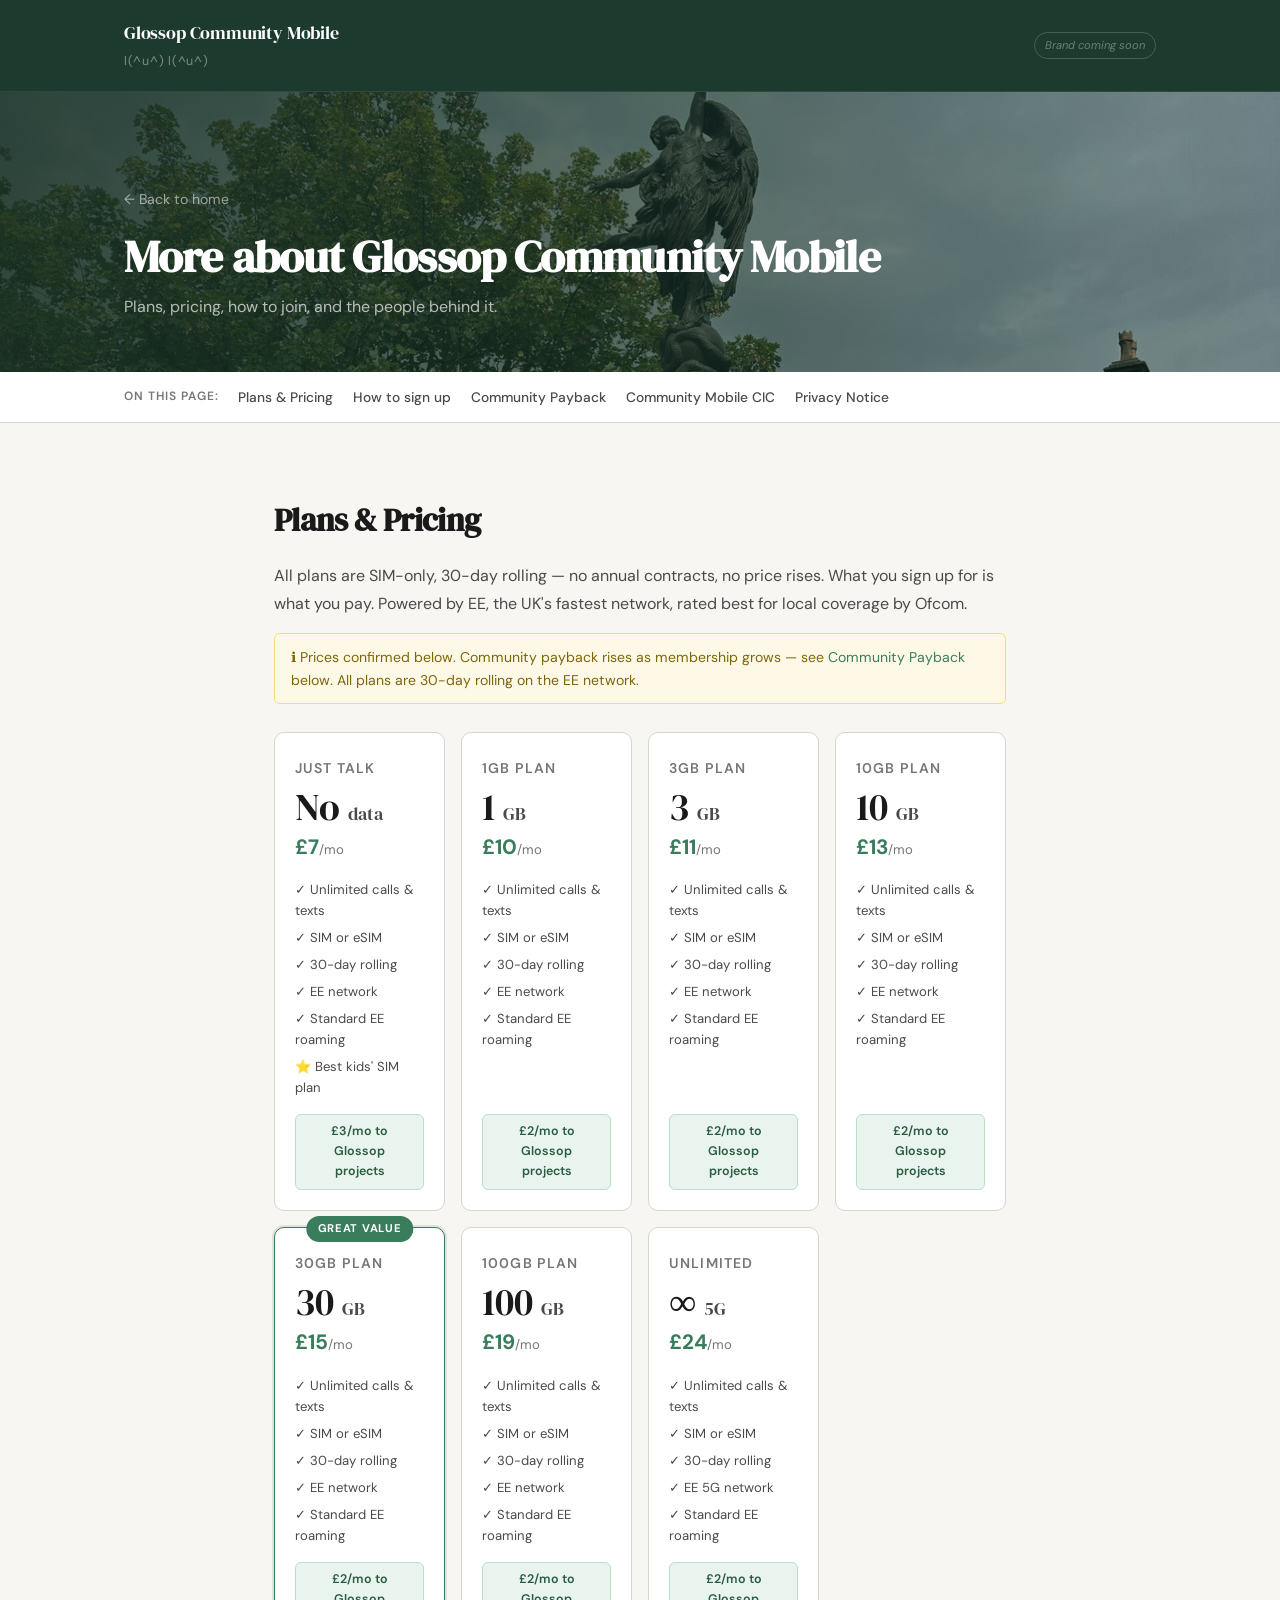
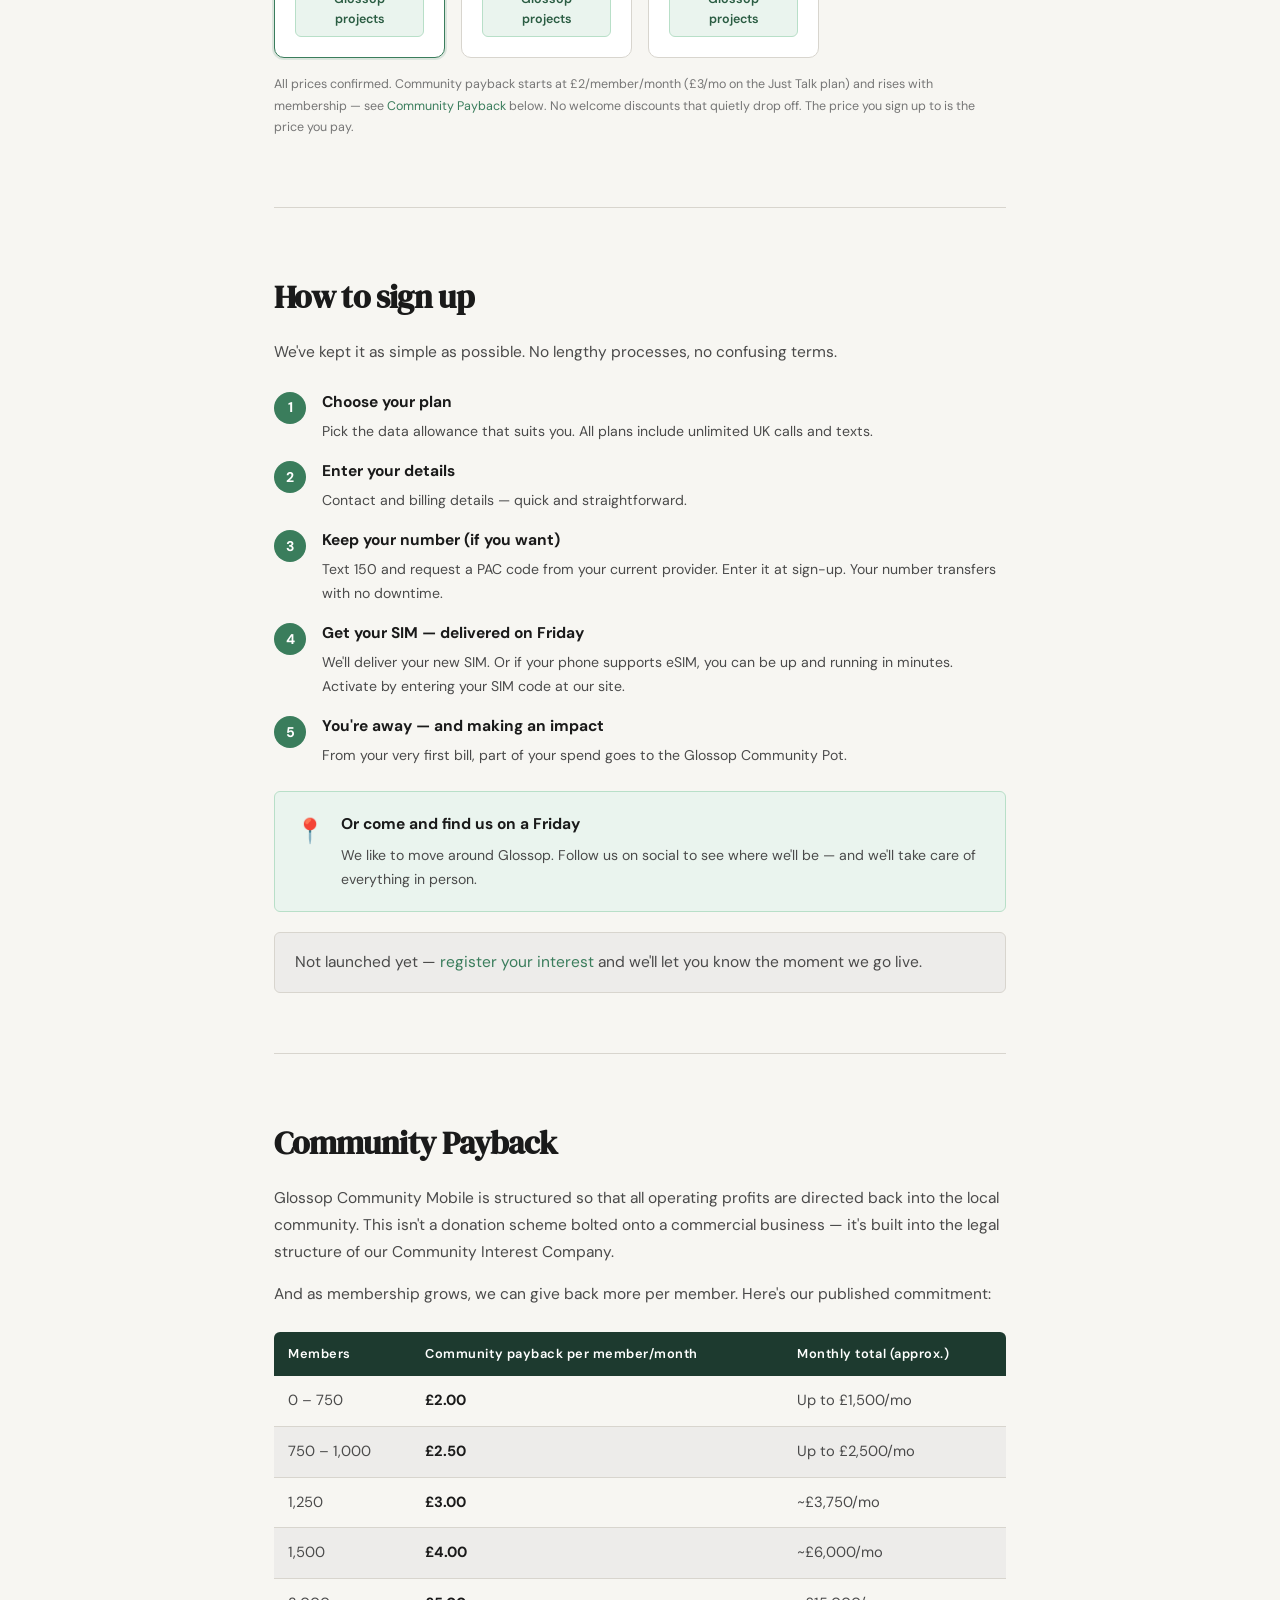
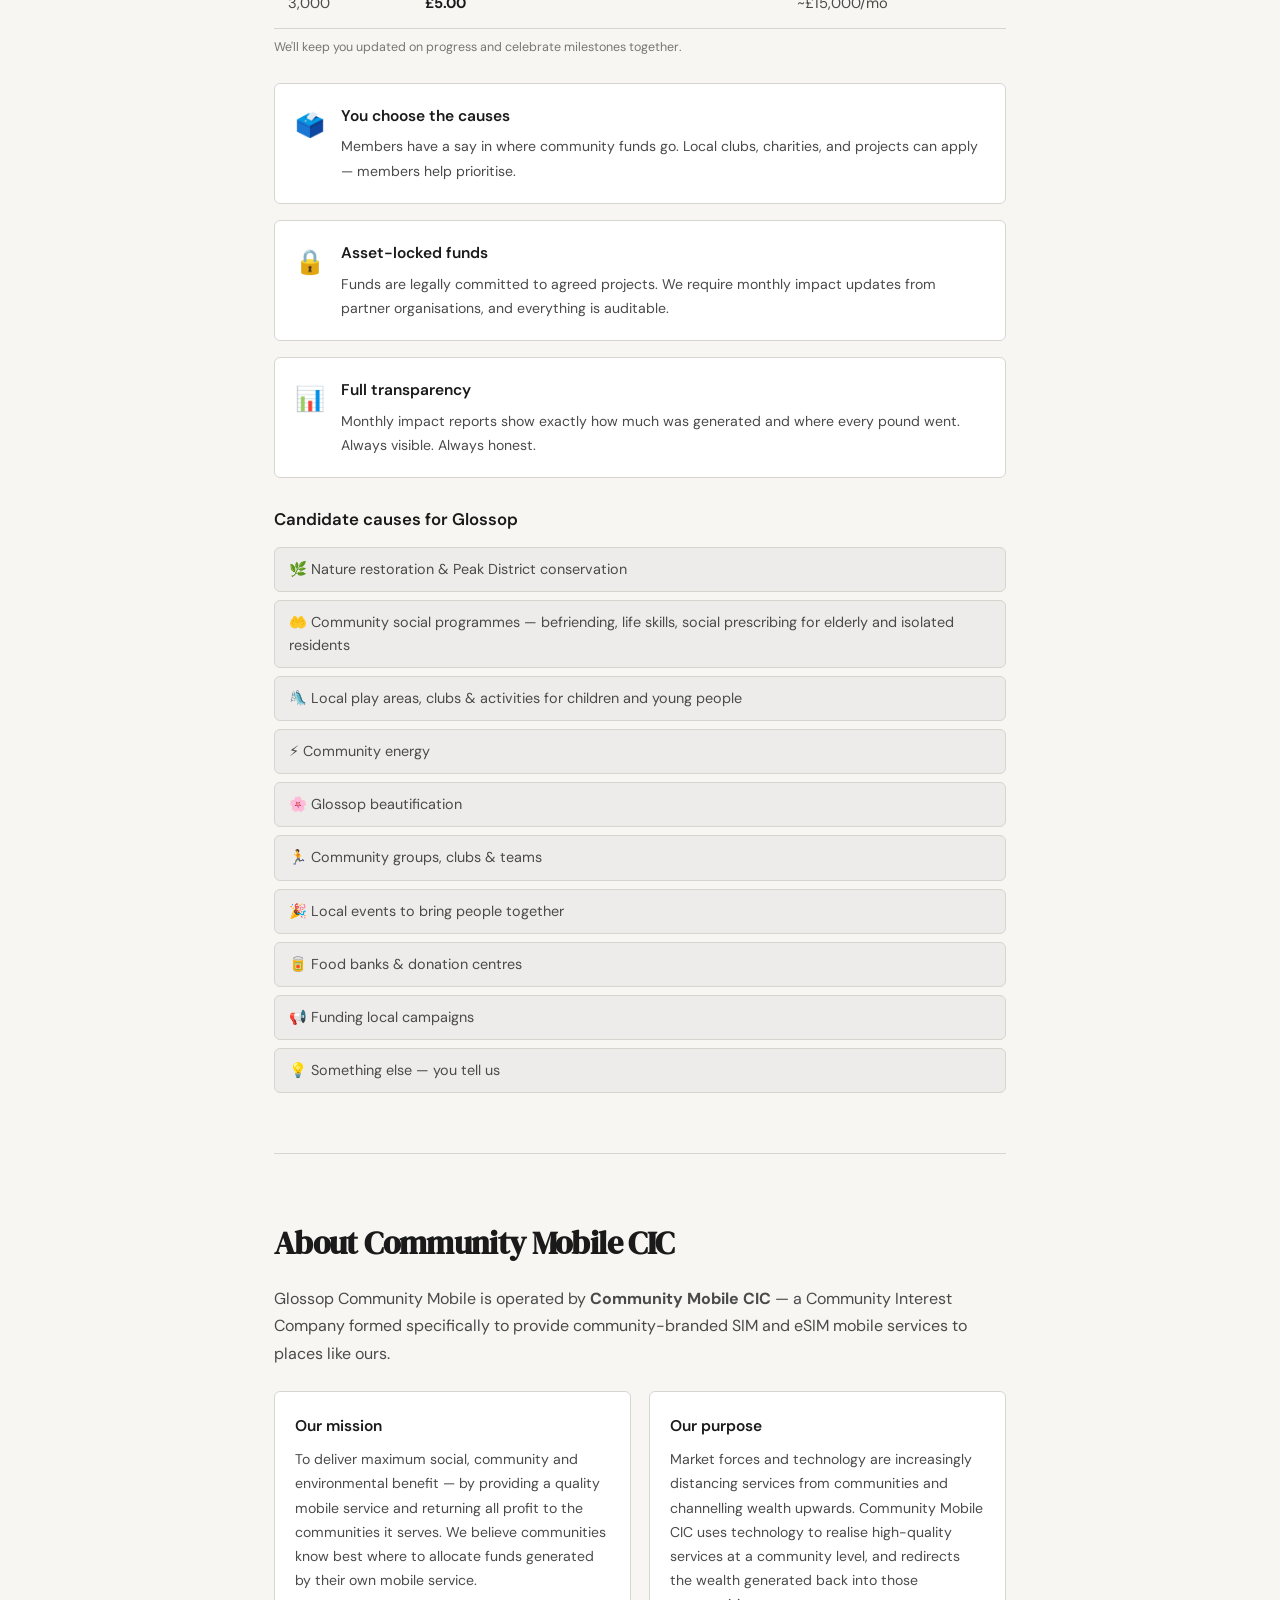
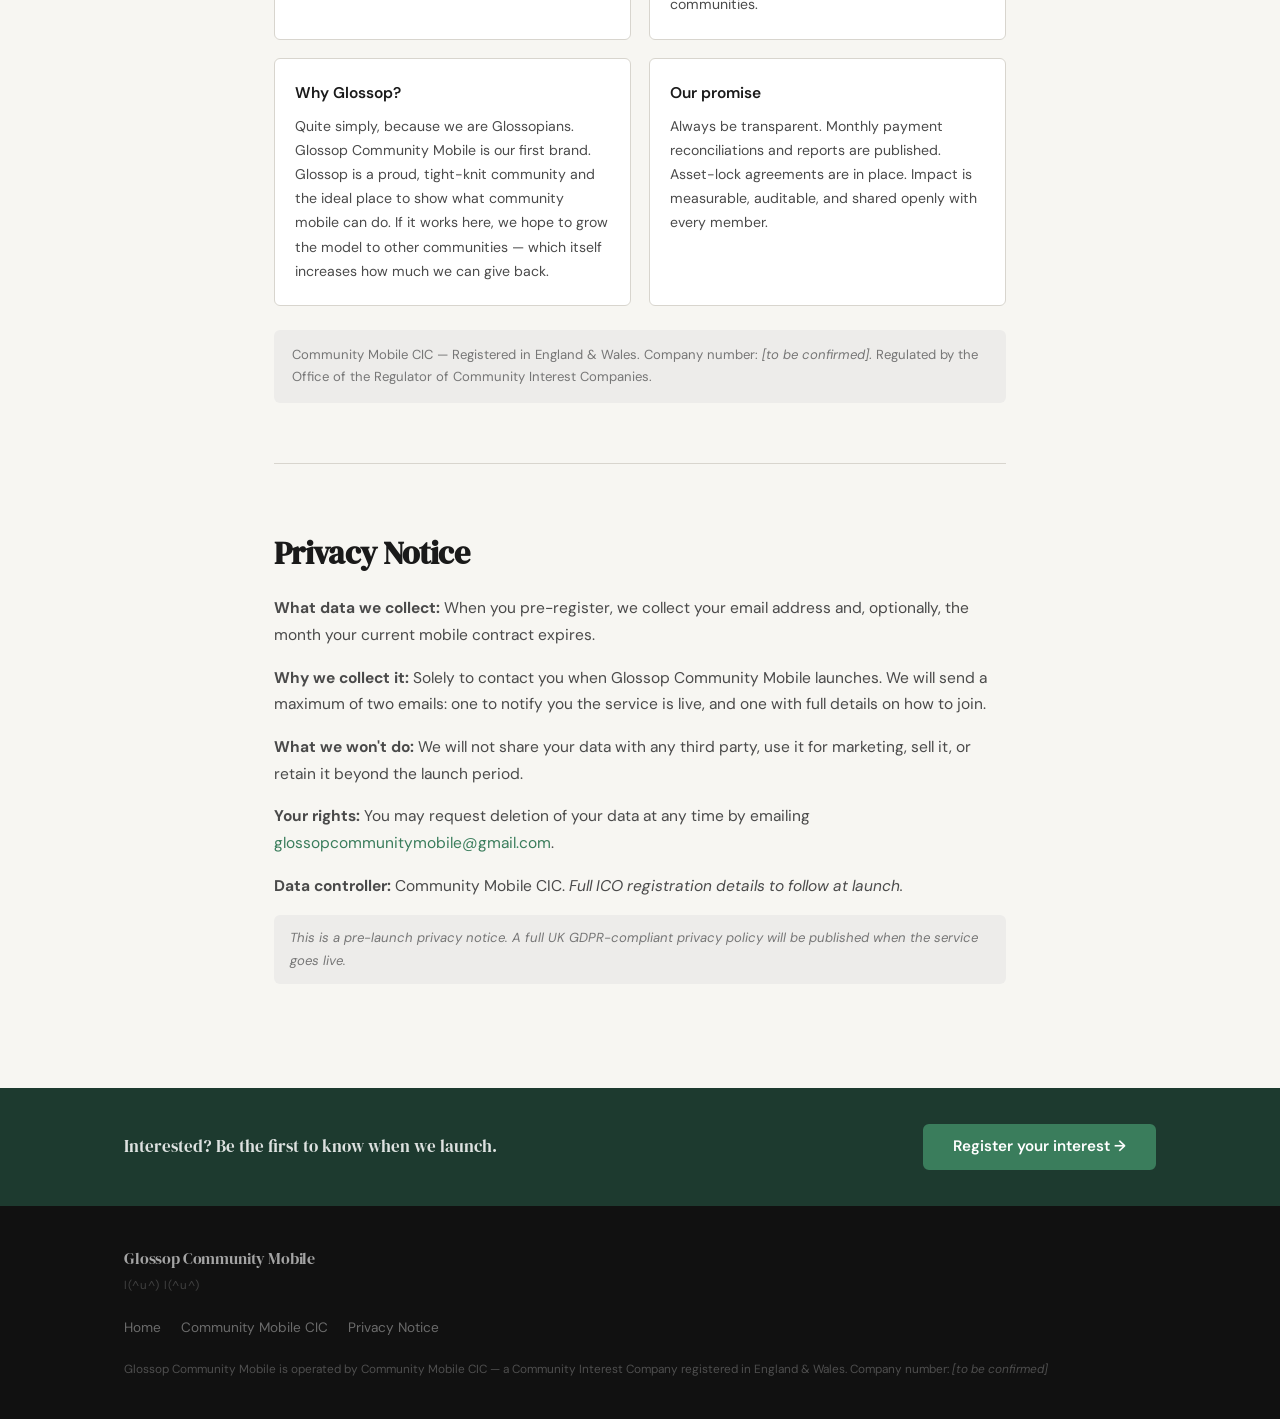
==== commit 3a7526de: "directory amends 1" ====
--- a/details.html
+++ b/details.html
@@ -327,7 +327,7 @@
           </div>
           <div class="cic-block">
             <h3>Why Glossop?</h3>
-            <p>Glossop Community Mobile is our first brand. Glossop is a proud, tight-knit community and the ideal place to show what community mobile can do. If it works here, we hope to grow the model to other communities — which itself increases how much we can give back.</p>
+            <p> Quite simply, because we are Glossopians. Glossop Community Mobile is our first brand. Glossop is a proud, tight-knit community and the ideal place to show what community mobile can do. If it works here, we hope to grow the model to other communities — which itself increases how much we can give back.</p>
           </div>
           <div class="cic-block">
             <h3>Our promise</h3>
@@ -348,7 +348,7 @@
         <p><strong>What data we collect:</strong> When you pre-register, we collect your email address and, optionally, the month your current mobile contract expires.</p>
         <p><strong>Why we collect it:</strong> Solely to contact you when Glossop Community Mobile launches. We will send a maximum of two emails: one to notify you the service is live, and one with full details on how to join.</p>
         <p><strong>What we won't do:</strong> We will not share your data with any third party, use it for marketing, sell it, or retain it beyond the launch period.</p>
-        <p><strong>Your rights:</strong> You may request deletion of your data at any time by emailing <a href="mailto:hello@glossopcommunitymobile.co.uk">hello@glossopcommunitymobile.co.uk</a>.</p>
+        <p><strong>Your rights:</strong> You may request deletion of your data at any time by emailing <a href="mailto:glossopcommunitymobile@gmail.com">glossopcommunitymobile@gmail.com</a>.</p>
         <p><strong>Data controller:</strong> Community Mobile CIC. <em>Full ICO registration details to follow at launch.</em></p>
         <p class="privacy-note">This is a pre-launch privacy notice. A full UK GDPR-compliant privacy policy will be published when the service goes live.</p>
       </section>
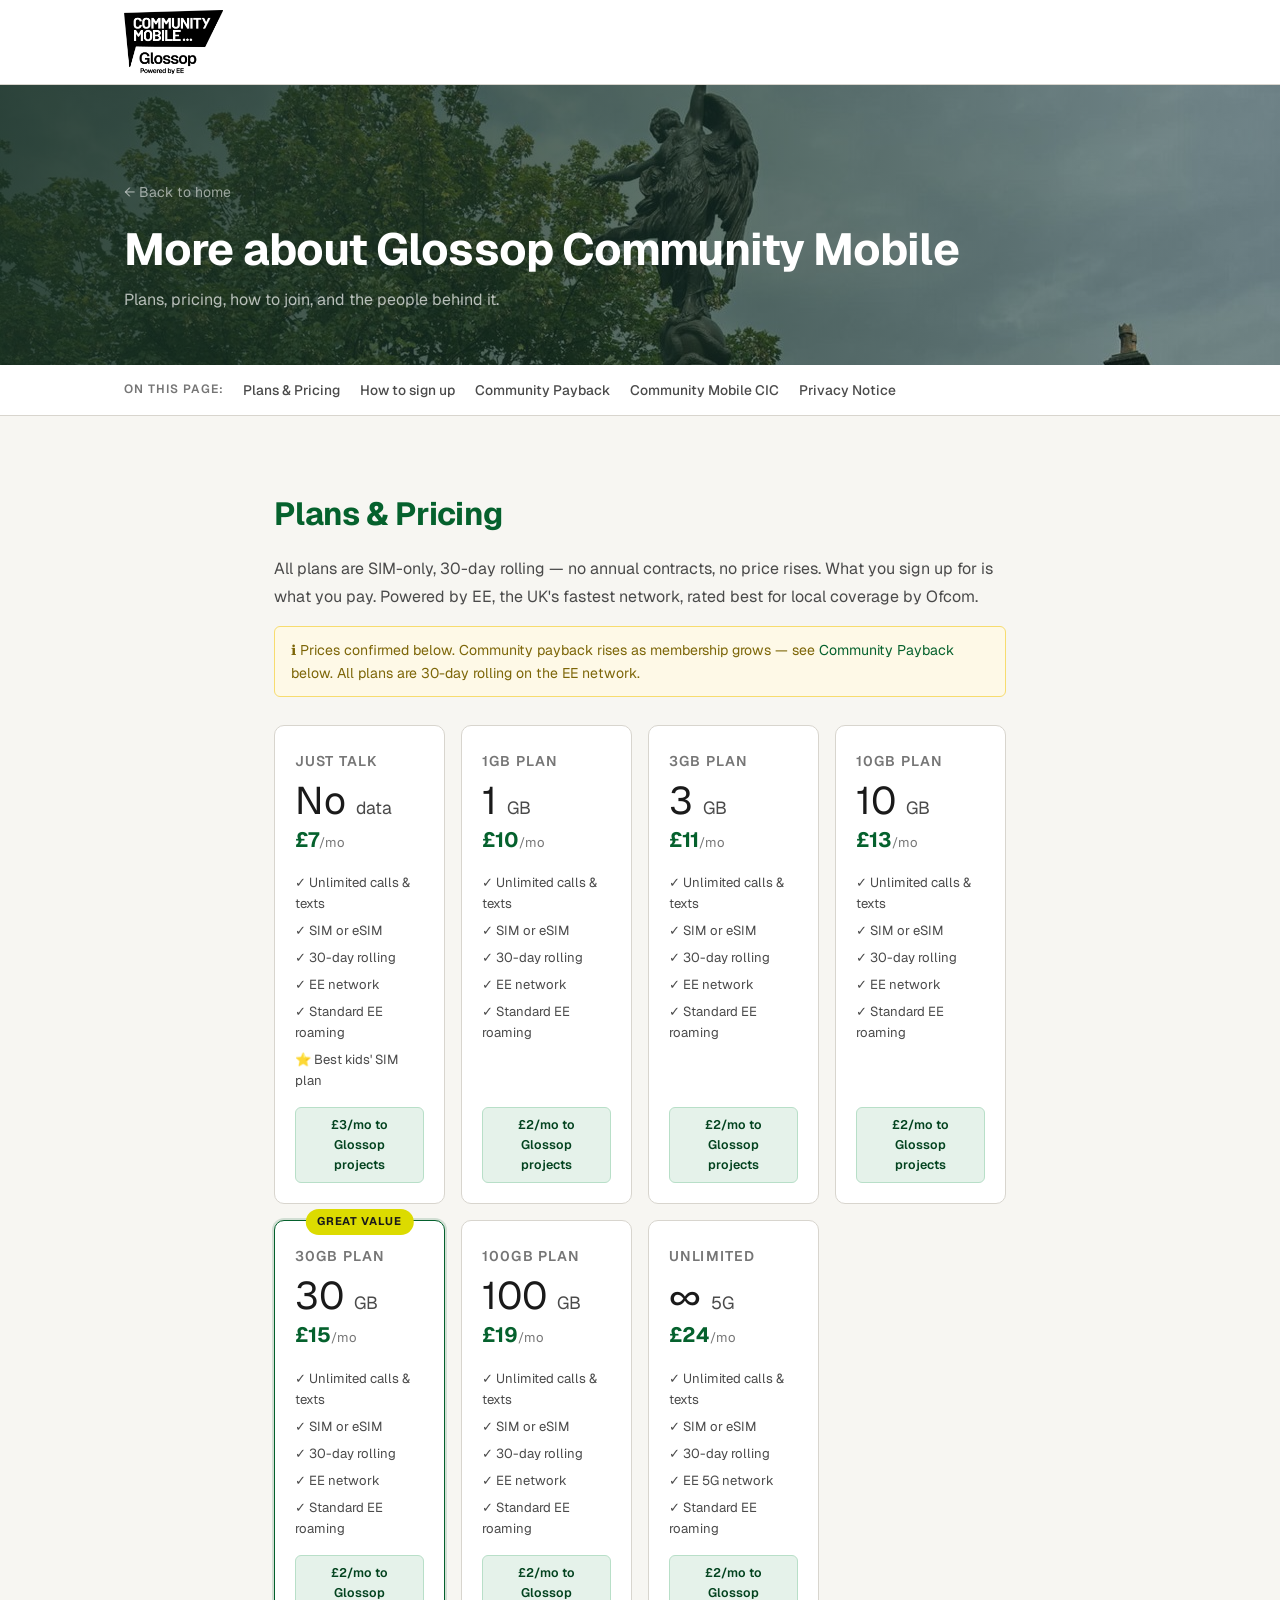
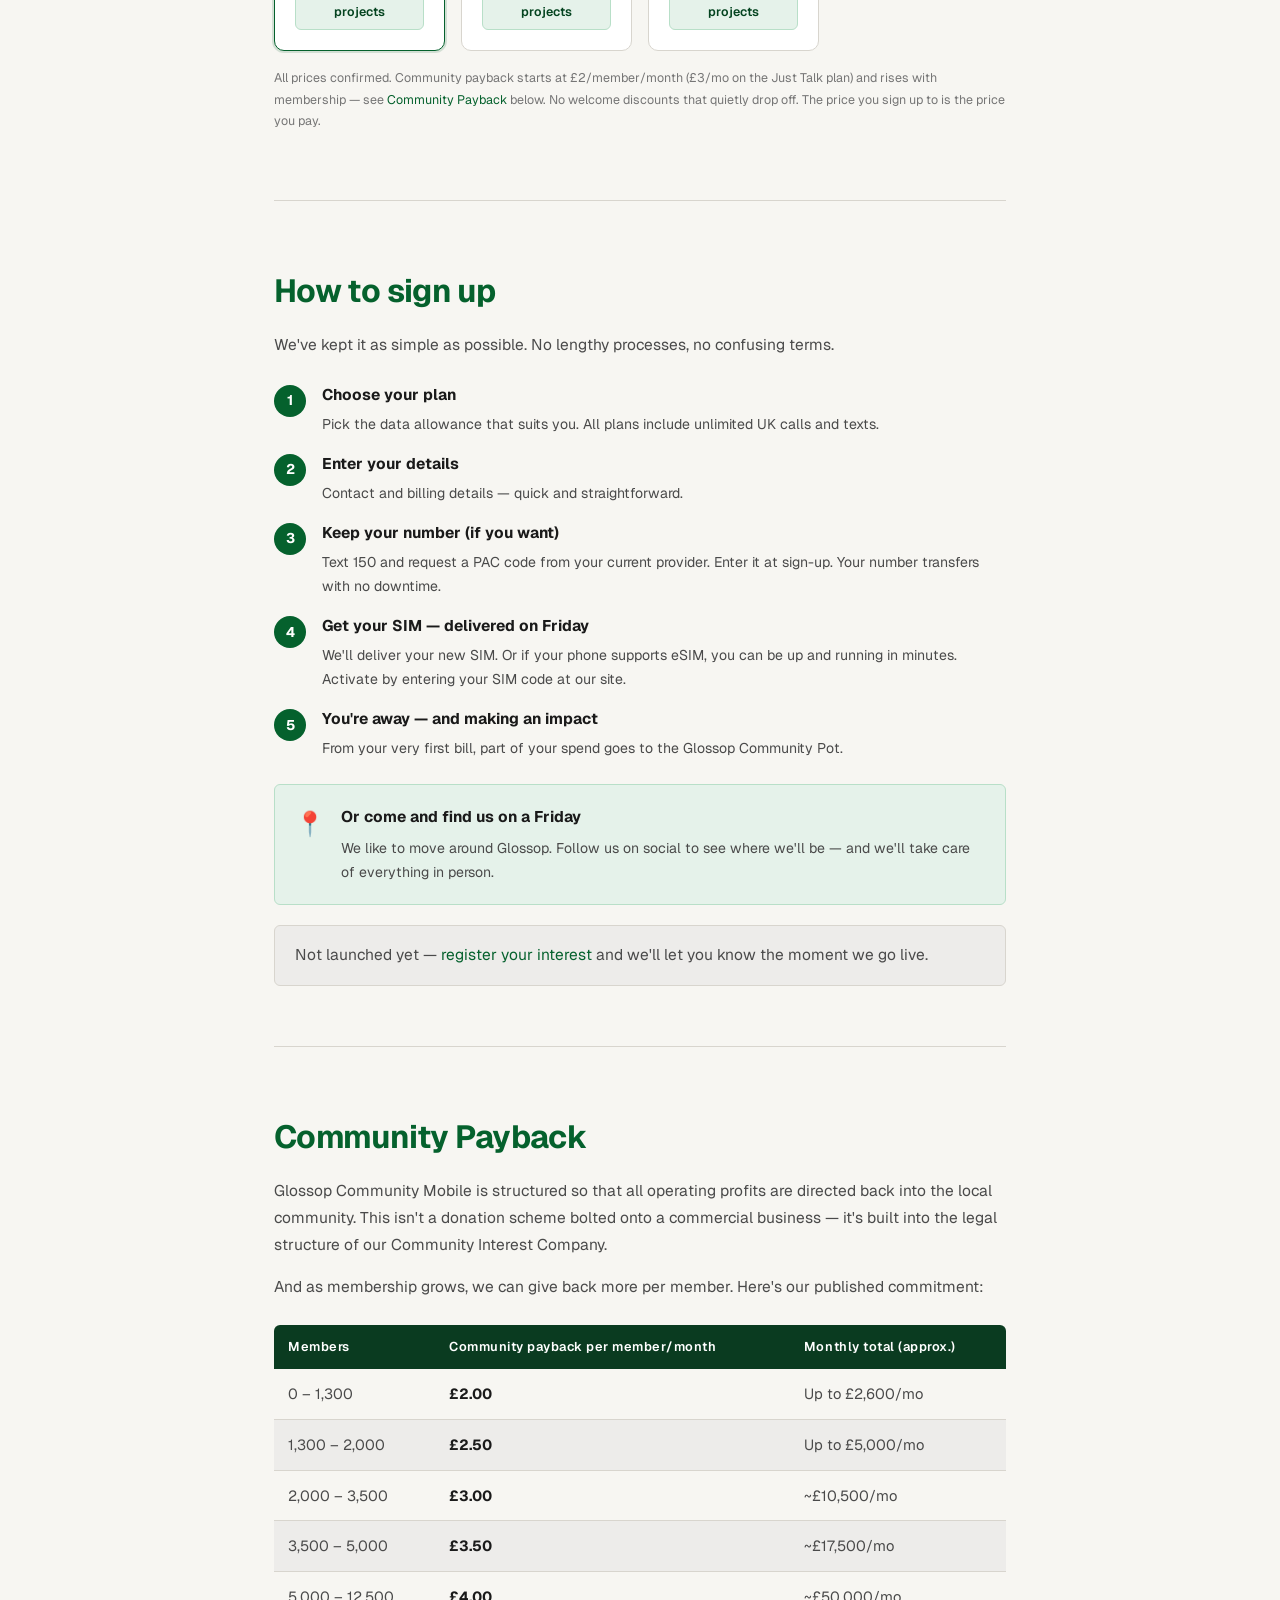
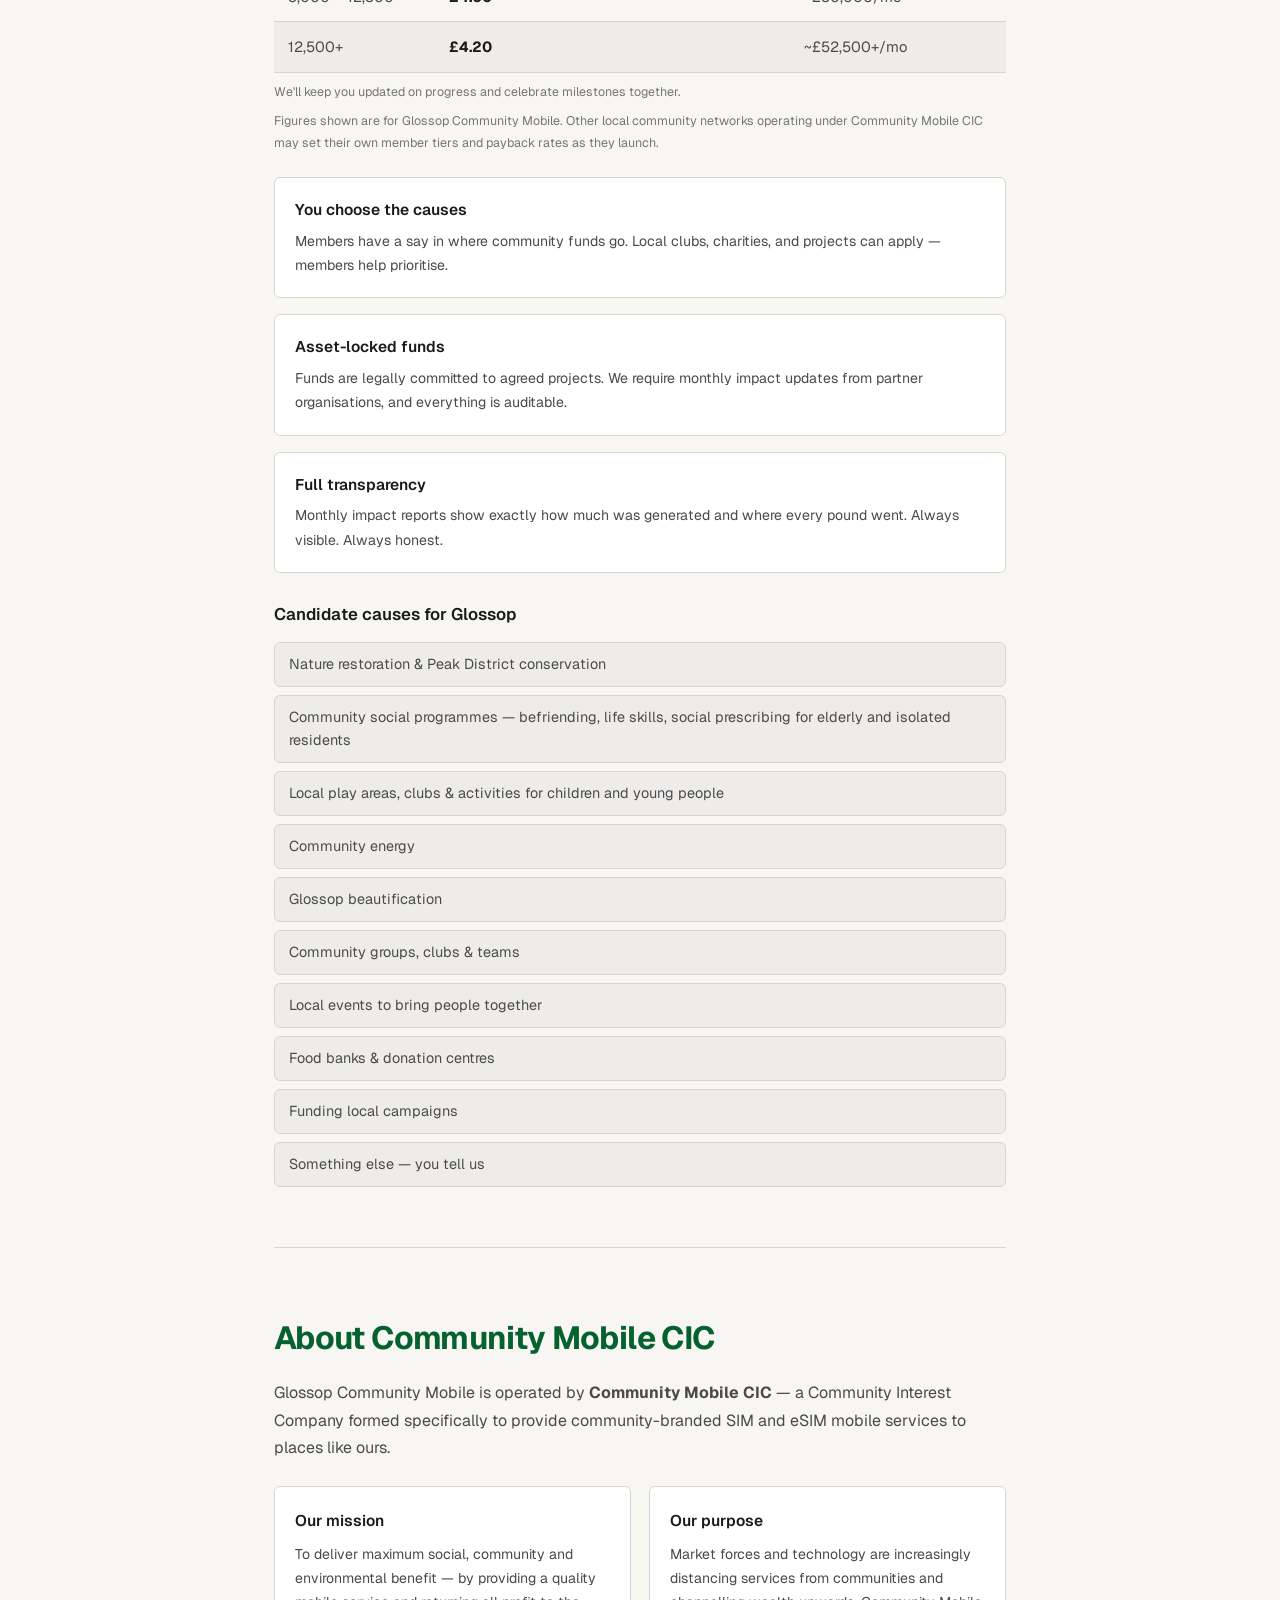
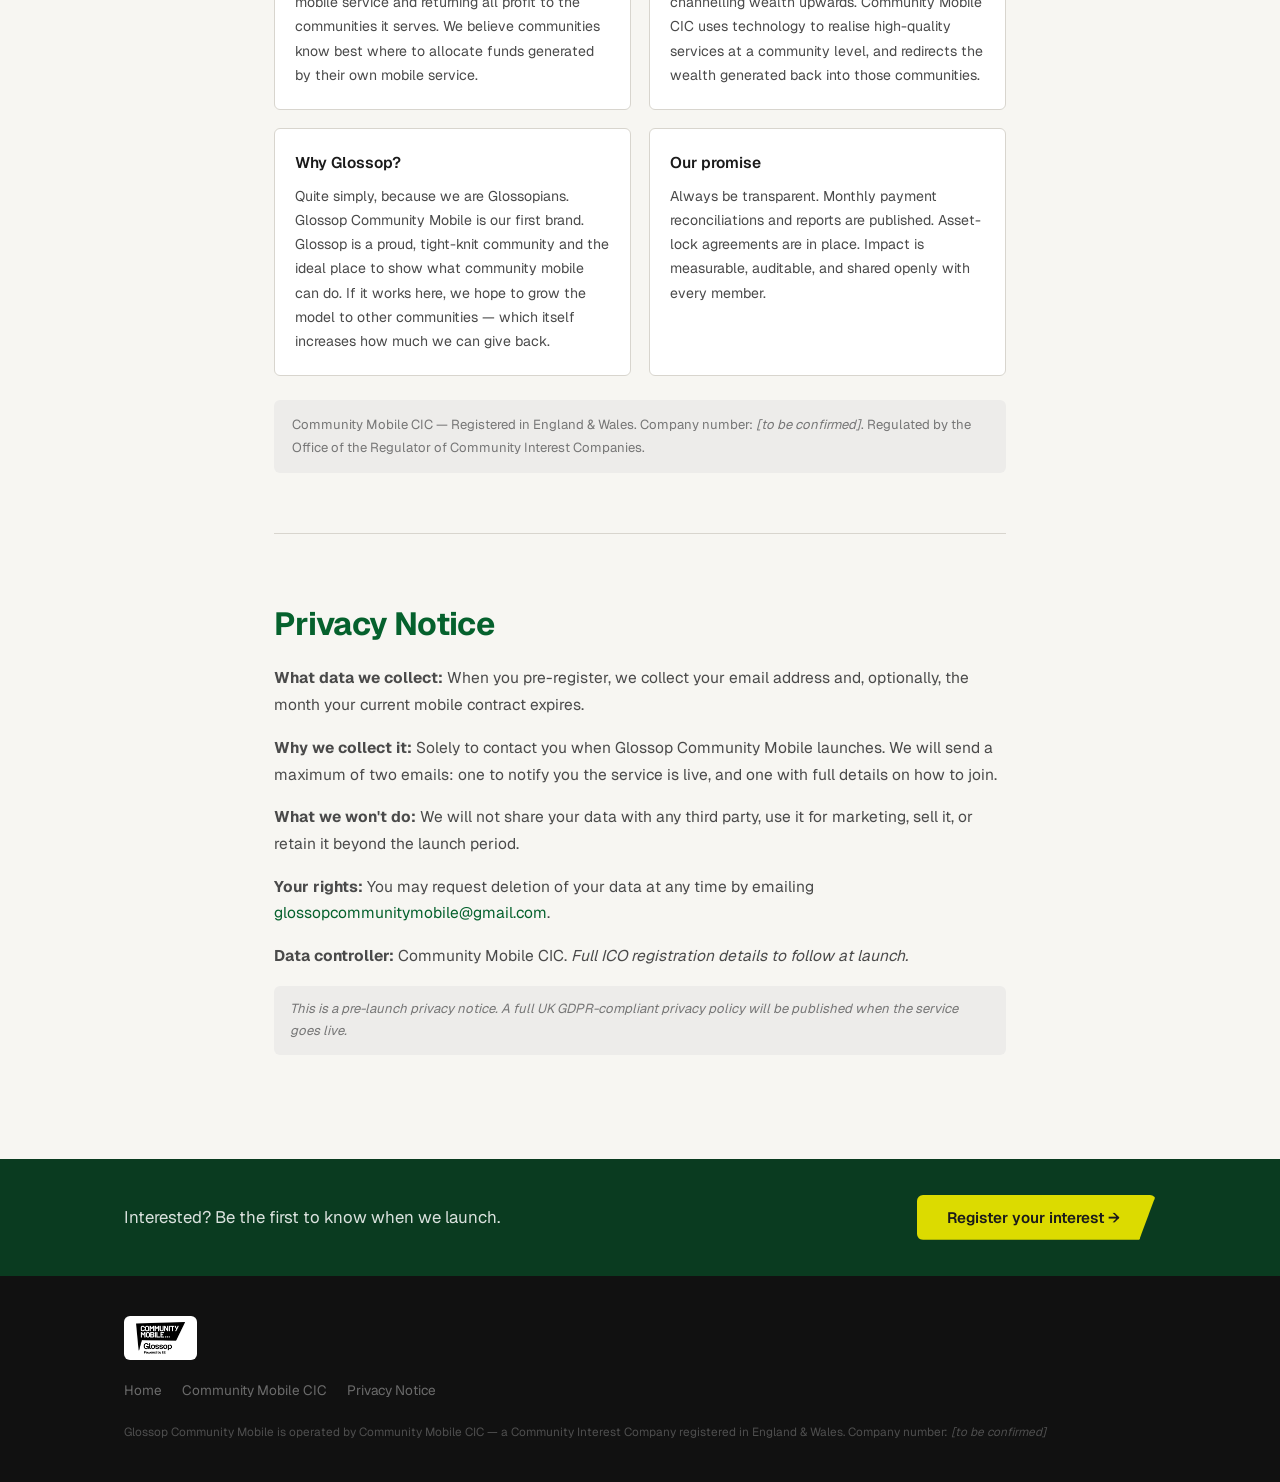
==== commit 514421be: "Apply Glossop brand styling: logo, colours, icons, font, button shape, updated payback tiers Add Glo" ====
--- a/details.html
+++ b/details.html
@@ -6,7 +6,7 @@
   <title>More Details — Glossop Community Mobile</title>
   <link rel="stylesheet" href="style.css" />
   <link rel="preconnect" href="https://fonts.googleapis.com" />
-  <link href="https://fonts.googleapis.com/css2?family=DM+Serif+Display:ital@0;1&family=DM+Sans:opsz,wght@9..40,300;9..40,400;9..40,500;9..40,600&display=swap" rel="stylesheet" />
+  <link href="https://fonts.googleapis.com/css2?family=Geist:wght@300..800&display=swap" rel="stylesheet" />
 </head>
 <body>
 
@@ -14,12 +14,10 @@
   <header class="site-header">
     <div class="container header-inner">
       <div class="logo">
-        <a href="index.html" class="logo-link">
-          <span class="logo-name">Glossop Community Mobile</span>
-          <span class="logo-mark">l(^u^) l(^u^)</span>
+        <a href="index.html" class="logo-link logo-badge">
+          <img src="images/glossop-logo.png" alt="Glossop Community Mobile — Powered by EE" class="logo-img" />
         </a>
       </div>
-      <span class="brand-badge">Brand coming soon</span>
     </div>
   </header>
 
@@ -242,51 +240,54 @@
           </thead>
           <tbody>
             <tr>
-              <td>0 – 750</td>
+              <td>0 – 1,300</td>
               <td><strong>£2.00</strong></td>
-              <td>Up to £1,500/mo</td>
-            </tr>
-            <tr>
-              <td>750 – 1,000</td>
+              <td>Up to £2,600/mo</td>
+            </tr>
+            <tr>
+              <td>1,300 – 2,000</td>
               <td><strong>£2.50</strong></td>
-              <td>Up to £2,500/mo</td>
-            </tr>
-            <tr>
-              <td>1,250</td>
+              <td>Up to £5,000/mo</td>
+            </tr>
+            <tr>
+              <td>2,000 – 3,500</td>
               <td><strong>£3.00</strong></td>
-              <td>~£3,750/mo</td>
-            </tr>
-            <tr>
-              <td>1,500</td>
+              <td>~£10,500/mo</td>
+            </tr>
+            <tr>
+              <td>3,500 – 5,000</td>
+              <td><strong>£3.50</strong></td>
+              <td>~£17,500/mo</td>
+            </tr>
+            <tr>
+              <td>5,000 – 12,500</td>
               <td><strong>£4.00</strong></td>
-              <td>~£6,000/mo</td>
-            </tr>
-            <tr>
-              <td>3,000</td>
-              <td><strong>£5.00</strong></td>
-              <td>~£15,000/mo</td>
+              <td>~£50,000/mo</td>
+            </tr>
+            <tr>
+              <td>12,500+</td>
+              <td><strong>£4.20</strong></td>
+              <td>~£52,500+/mo</td>
             </tr>
           </tbody>
         </table>
         <p class="table-note">We'll keep you updated on progress and celebrate milestones together.</p>
+        <p class="table-note">Figures shown are for Glossop Community Mobile. Other local community networks operating under Community Mobile CIC may set their own member tiers and payback rates as they launch.</p>
 
         <div class="payback-points">
           <div class="payback-point">
-            <div class="payback-icon">🗳️</div>
             <div>
               <h3>You choose the causes</h3>
               <p>Members have a say in where community funds go. Local clubs, charities, and projects can apply — members help prioritise.</p>
             </div>
           </div>
           <div class="payback-point">
-            <div class="payback-icon">🔒</div>
             <div>
               <h3>Asset-locked funds</h3>
               <p>Funds are legally committed to agreed projects. We require monthly impact updates from partner organisations, and everything is auditable.</p>
             </div>
           </div>
           <div class="payback-point">
-            <div class="payback-icon">📊</div>
             <div>
               <h3>Full transparency</h3>
               <p>Monthly impact reports show exactly how much was generated and where every pound went. Always visible. Always honest.</p>
@@ -296,16 +297,16 @@
 
         <h3 class="causes-subhead">Candidate causes for Glossop</h3>
         <ul class="causes-list-detail">
-          <li>🌿 Nature restoration &amp; Peak District conservation</li>
-          <li>🤲 Community social programmes — befriending, life skills, social prescribing for elderly and isolated residents</li>
-          <li>🛝 Local play areas, clubs &amp; activities for children and young people</li>
-          <li>⚡ Community energy</li>
-          <li>🌸 Glossop beautification</li>
-          <li>🏃 Community groups, clubs &amp; teams</li>
-          <li>🎉 Local events to bring people together</li>
-          <li>🥫 Food banks &amp; donation centres</li>
-          <li>📢 Funding local campaigns</li>
-          <li>💡 Something else — you tell us</li>
+          <li>Nature restoration &amp; Peak District conservation</li>
+          <li>Community social programmes — befriending, life skills, social prescribing for elderly and isolated residents</li>
+          <li>Local play areas, clubs &amp; activities for children and young people</li>
+          <li>Community energy</li>
+          <li>Glossop beautification</li>
+          <li>Community groups, clubs &amp; teams</li>
+          <li>Local events to bring people together</li>
+          <li>Food banks &amp; donation centres</li>
+          <li>Funding local campaigns</li>
+          <li>Something else — you tell us</li>
         </ul>
       </section>
 
@@ -367,9 +368,8 @@
   <!-- ── FOOTER ── -->
   <footer class="site-footer">
     <div class="container footer-inner">
-      <div class="footer-logo">
-        <span class="logo-name">Glossop Community Mobile</span>
-        <span class="logo-mark">l(^u^) l(^u^)</span>
+      <div class="footer-logo logo-badge">
+        <img src="images/glossop-logo.png" alt="Glossop Community Mobile — Powered by EE" class="logo-img" />
       </div>
       <nav class="footer-nav">
         <a href="index.html">Home</a>
--- a/style.css
+++ b/style.css
@@ -8,12 +8,15 @@
   --bg:           #F7F6F2;
   --bg-alt:       #EDECEA;
   --surface:      #FFFFFF;
-  --hero-bg:      #1D3A2F;
-  --accent:       #3A7D5C;
-  --accent-dark:  #2A5C42;
-  --accent-light: #EAF4EE;
+  --hero-bg:      #0A3B20;
+  --accent:       #05612D;
+  --accent-dark:  #03431F;
+  --accent-light: #E5F2EA;
+  --secondary:    #DCDB00;
+  --secondary-dark: #A8A700;
+  --secondary-light: #FBFBD6;
   --survey-bg:    #2C4A6E;
-  --impact-bg:    #162E22;
+  --impact-bg:    #082A17;
   --text:         #1A1A1A;
   --text-mid:     #4A4A4A;
   --text-light:   #767676;
@@ -26,8 +29,8 @@
   --radius-sm:    6px;
   --shadow:       0 2px 12px rgba(0,0,0,0.08);
   --shadow-lg:    0 6px 32px rgba(0,0,0,0.12);
-  --font-display: 'DM Serif Display', Georgia, serif;
-  --font-body:    'DM Sans', system-ui, sans-serif;
+  --font-display: 'Geist', system-ui, sans-serif;
+  --font-body:    'Geist', system-ui, sans-serif;
   --max-w:        1080px;
   --t:            0.2s ease;
 }
@@ -44,6 +47,7 @@
 img { max-width: 100%; display: block; }
 a { color: var(--accent); text-decoration: none; }
 a:hover { text-decoration: underline; }
+h1, h2, h3 { color: var(--accent); }
 
 .container {
   max-width: var(--max-w);
@@ -54,7 +58,7 @@
 /* ── Buttons ── */
 .btn {
   display: inline-block;
-  padding: 13px 28px;
+  padding: 13px 34px 13px 28px;
   border-radius: var(--radius-sm);
   font-family: var(--font-body);
   font-size: 0.95rem;
@@ -64,30 +68,36 @@
   border: 2px solid transparent;
   text-decoration: none;
   line-height: 1;
-}
-.btn-primary { background: var(--accent); color: #fff; border-color: var(--accent); }
-.btn-primary:hover { background: var(--accent-dark); border-color: var(--accent-dark); text-decoration: none; }
+  clip-path: polygon(0 0, 100% 0, 93% 100%, 0% 100%);
+}
+.btn-primary { background: var(--secondary); color: var(--text); border-color: var(--secondary); }
+.btn-primary:hover { background: var(--secondary-dark); border-color: var(--secondary-dark); text-decoration: none; }
 .btn-ghost { background: transparent; color: #fff; border-color: rgba(255,255,255,0.5); }
 .btn-ghost:hover { background: rgba(255,255,255,0.12); text-decoration: none; }
 .btn-outline { background: transparent; color: var(--accent); border-color: var(--accent); }
 .btn-outline:hover { background: var(--accent-light); text-decoration: none; }
 .btn-survey { background: #fff; color: var(--survey-bg); border-color: #fff; font-weight: 700; }
 .btn-survey:hover { background: #EDF2FA; text-decoration: none; }
-.btn-submit { width: 100%; padding: 16px; font-size: 1rem; margin-top: 8px; }
+.btn-submit { width: 100%; padding: 16px; font-size: 1rem; margin-top: 8px; clip-path: none; }
 .btn:disabled { opacity: 0.65; cursor: not-allowed; }
 
 /* ── HEADER ── */
 .site-header {
-  background: var(--hero-bg);
-  padding: 18px 0;
+  background: var(--surface);
+  padding: 10px 0;
   position: sticky;
   top: 0;
   z-index: 100;
-  border-bottom: 1px solid rgba(255,255,255,0.07);
+  border-bottom: 1px solid var(--border);
 }
 .header-inner { display: flex; align-items: center; justify-content: space-between; gap: 16px; }
 .logo { display: flex; flex-direction: column; gap: 2px; }
 .logo-link { text-decoration: none; }
+.logo-badge {
+  display: inline-flex;
+  align-items: center;
+}
+.logo-img { height: 64px; width: auto; display: block; }
 .logo-name {
   font-family: var(--font-display);
   font-size: 1.15rem;
@@ -165,6 +175,14 @@
   padding: 80px 0 80px;
   flex: 1;
 }
+.hero-logo-badge {
+  display: inline-flex;
+  background: #fff;
+  border-radius: var(--radius);
+  padding: 16px 26px;
+  margin-bottom: 28px;
+}
+.hero-logo-img { height: 110px; width: auto; display: block; }
 .hero-tag {
   display: inline-block;
   font-size: 0.76rem;
@@ -172,8 +190,8 @@
   letter-spacing: 0.1em;
   text-transform: uppercase;
   color: #8FD5AE;
-  background: rgba(58,125,92,0.18);
-  border: 1px solid rgba(58,125,92,0.38);
+  background: rgba(5,97,45,0.18);
+  border: 1px solid rgba(5,97,45,0.38);
   border-radius: 20px;
   padding: 5px 14px;
   margin-bottom: 24px;
@@ -238,7 +256,7 @@
   overflow: hidden;
 }
 .benefit-card:hover { box-shadow: var(--shadow); transform: translateY(-2px); }
-.benefit-icon { font-size: 2rem; margin-bottom: 14px; }
+.benefit-icon { width: 40px; height: 40px; margin-bottom: 14px; }
 .benefit-card h3 { font-family: var(--font-display); font-size: 1.12rem; margin-bottom: 10px; }
 .benefit-card p { font-size: 0.9rem; color: var(--text-mid); line-height: 1.62; }
 .details-link-row { text-align: center; padding-top: 20px; }
@@ -271,6 +289,13 @@
   position: relative;
   z-index: 1;
 }
+.impact-footnote {
+  font-size: 0.78rem;
+  color: rgba(255,255,255,0.4);
+  margin-top: 28px;
+  position: relative;
+  z-index: 1;
+}
 .impact-text h2 {
   font-family: var(--font-display);
   font-size: clamp(1.5rem, 2.8vw, 2rem);
@@ -281,8 +306,8 @@
 }
 .impact-text p { color: rgba(255,255,255,0.62); font-size: 0.95rem; line-height: 1.7; margin-bottom: 14px; }
 .impact-example {
-  background: rgba(58,125,92,0.2);
-  border: 1px solid rgba(58,125,92,0.38);
+  background: rgba(5,97,45,0.2);
+  border: 1px solid rgba(5,97,45,0.38);
   border-radius: var(--radius-sm);
   padding: 14px 18px;
   font-size: 0.88rem !important;
@@ -301,11 +326,11 @@
   transition: background var(--t);
 }
 .tier:hover { background: rgba(255,255,255,0.1); }
-.tier-top { background: rgba(58,125,92,0.25); border-color: rgba(58,125,92,0.45); }
+.tier-top { background: rgba(220,219,0,0.16); border-color: rgba(220,219,0,0.4); }
 .tier-members { font-size: 0.88rem; color: rgba(255,255,255,0.58); }
 .tier-amount { font-family: var(--font-display); font-size: 1.4rem; color: #8FD5AE; }
 .tier-amount span { font-size: 0.72rem; color: rgba(255,255,255,0.42); font-family: var(--font-body); margin-left: 2px; }
-.tier-top .tier-amount { color: #fff; }
+.tier-top .tier-amount { color: var(--secondary); }
 
 /* ── CAUSES ── */
 .causes-section { background: var(--bg-alt); padding: 72px 0; }
@@ -410,7 +435,7 @@
 input[type="email"]:focus, select:focus {
   outline: none;
   border-color: var(--accent);
-  box-shadow: 0 0 0 3px rgba(58,125,92,0.12);
+  box-shadow: 0 0 0 3px rgba(5,97,45,0.12);
 }
 input[type="email"].invalid {
   border-color: var(--error);
@@ -513,7 +538,7 @@
   border-bottom: 1px solid var(--border);
   padding: 14px 0;
   position: sticky;
-  top: 62px;
+  top: 85px;
   z-index: 90;
   overflow-x: auto;
   -webkit-overflow-scrolling: touch;
@@ -568,14 +593,14 @@
 .plan-card:hover { box-shadow: var(--shadow); transform: translateY(-2px); }
 .plan-card--featured {
   border-color: var(--accent);
-  box-shadow: 0 0 0 2px rgba(58,125,92,0.15);
+  box-shadow: 0 0 0 2px rgba(5,97,45,0.15);
 }
 .plan-badge {
   position: absolute;
   top: -12px; left: 50%;
   transform: translateX(-50%);
-  background: var(--accent);
-  color: #fff;
+  background: var(--secondary);
+  color: var(--text);
   font-size: 0.7rem; font-weight: 700;
   letter-spacing: 0.06em; text-transform: uppercase;
   padding: 4px 12px; border-radius: 20px;
@@ -707,6 +732,8 @@
 .footer-inner { display: flex; flex-direction: column; gap: 20px; }
 .footer-logo .logo-name { font-family: var(--font-display); font-size: 1rem; color: rgba(255,255,255,0.62); }
 .footer-logo .logo-mark { color: rgba(255,255,255,0.2); font-size: 0.72rem; }
+.footer-logo .logo-img { height: 32px; }
+.footer-logo { align-self: flex-start; background: #fff; border-radius: var(--radius-sm); padding: 6px 12px; }
 .footer-nav { display: flex; gap: 20px; flex-wrap: wrap; }
 .footer-nav a { font-size: 0.85rem; color: rgba(255,255,255,0.38); transition: color var(--t); }
 .footer-nav a:hover { color: rgba(255,255,255,0.75); text-decoration: none; }
@@ -721,10 +748,13 @@
   .cta-strip-inner { flex-direction: column; align-items: flex-start; }
   .hero-inner { padding: 48px 0 48px; }
   .hero-phone-bg { width: 200px; height: 200px; opacity: 0.08; }
+  .hero-logo-img { height: 72px; }
+  .hero-logo-badge { padding: 12px 18px; margin-bottom: 20px; }
   .register-phone-bg { width: 200px; height: 260px; opacity: 0.06; }
   .plan-cards { grid-template-columns: 1fr 1fr; }
   .details-hero { min-height: 220px; }
-  .contents-nav { top: 58px; }
+  .logo-img { height: 48px; }
+  .contents-nav { top: 69px; }
   .cic-blocks { grid-template-columns: 1fr; }
 }
 @media (max-width: 480px) {
